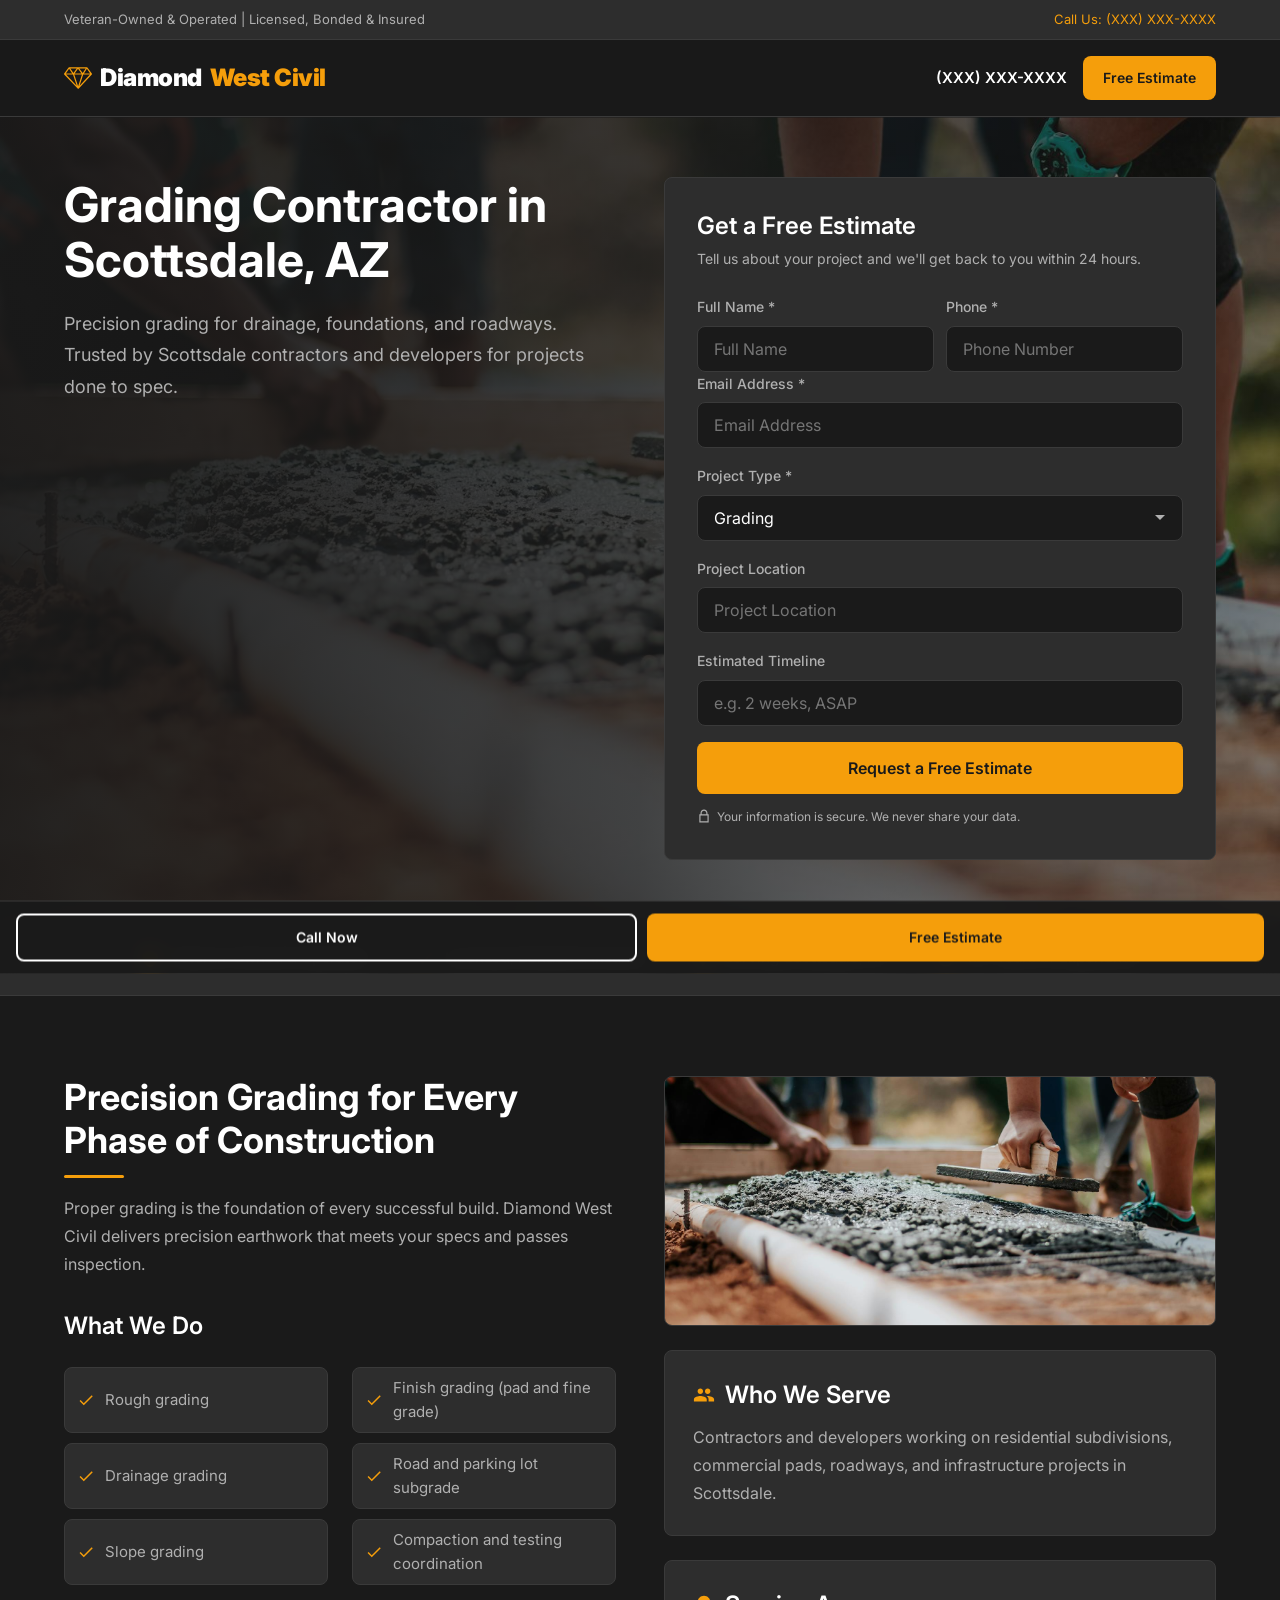
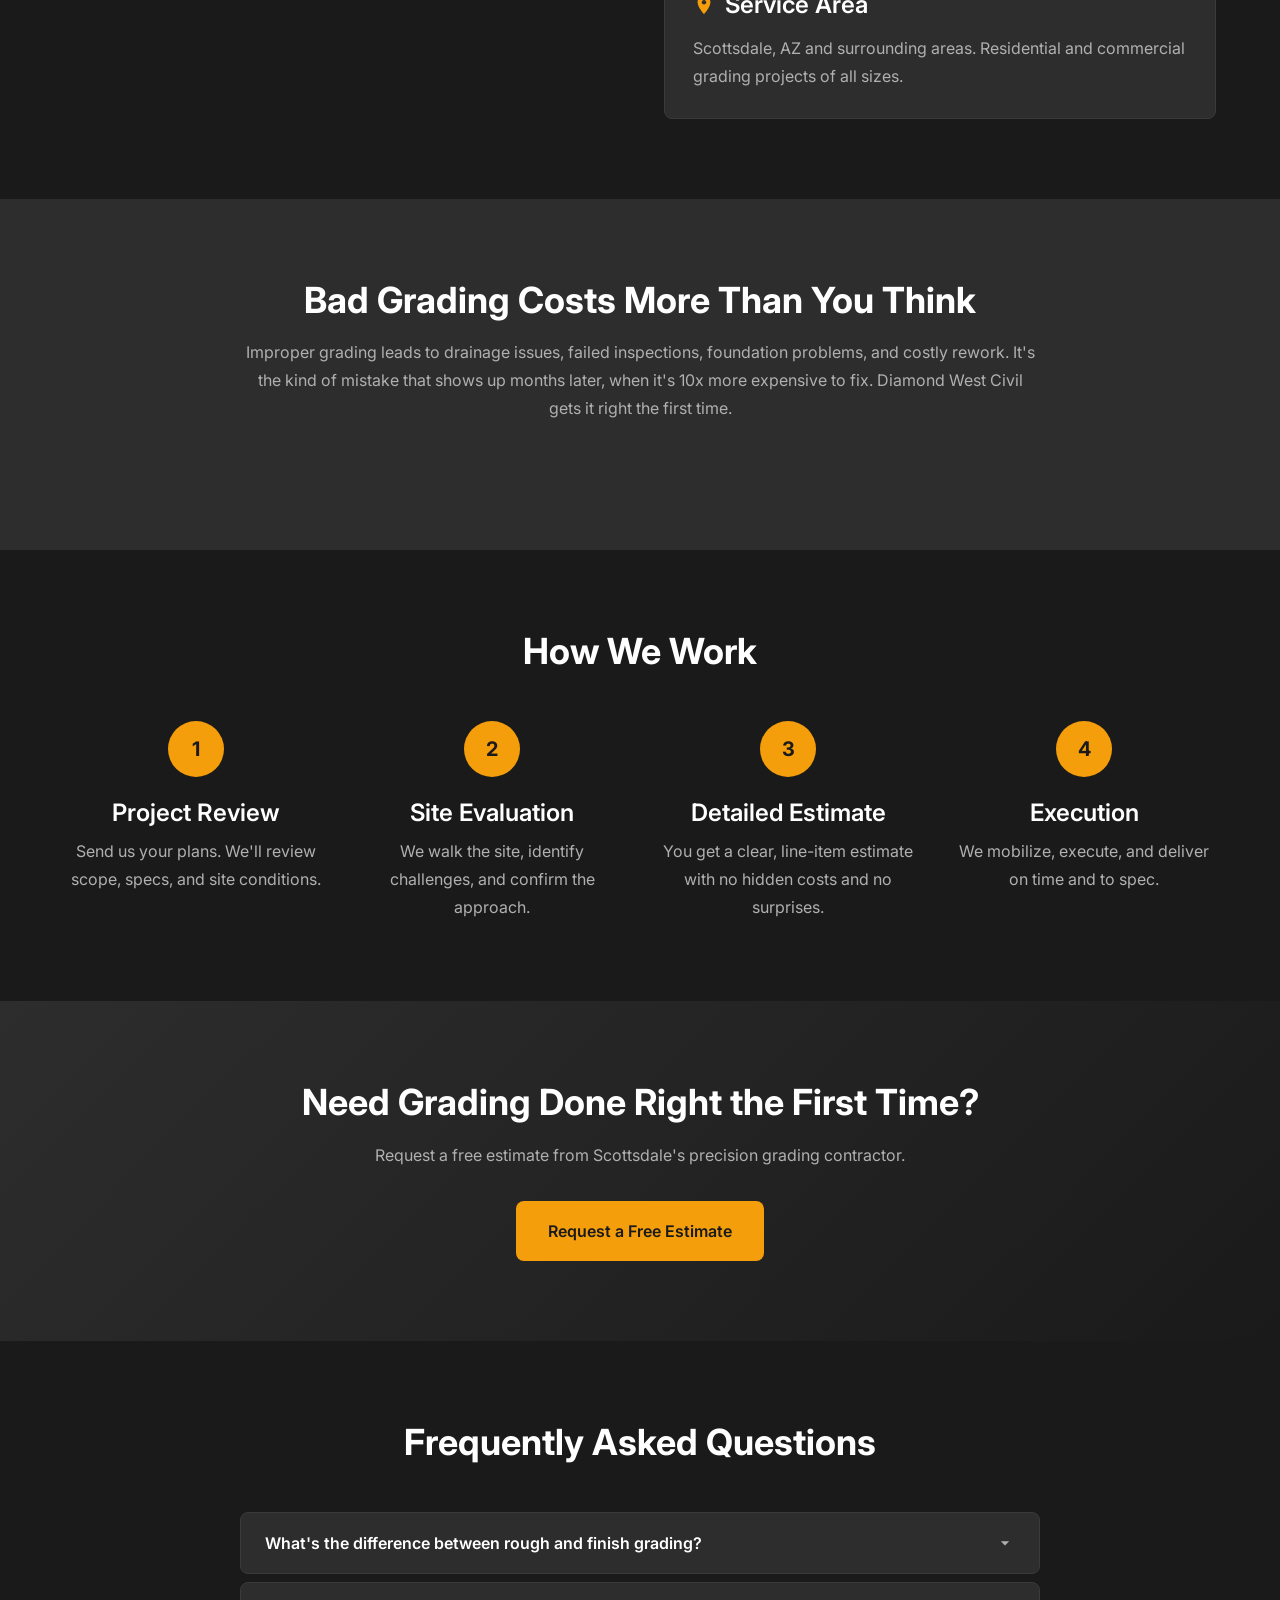
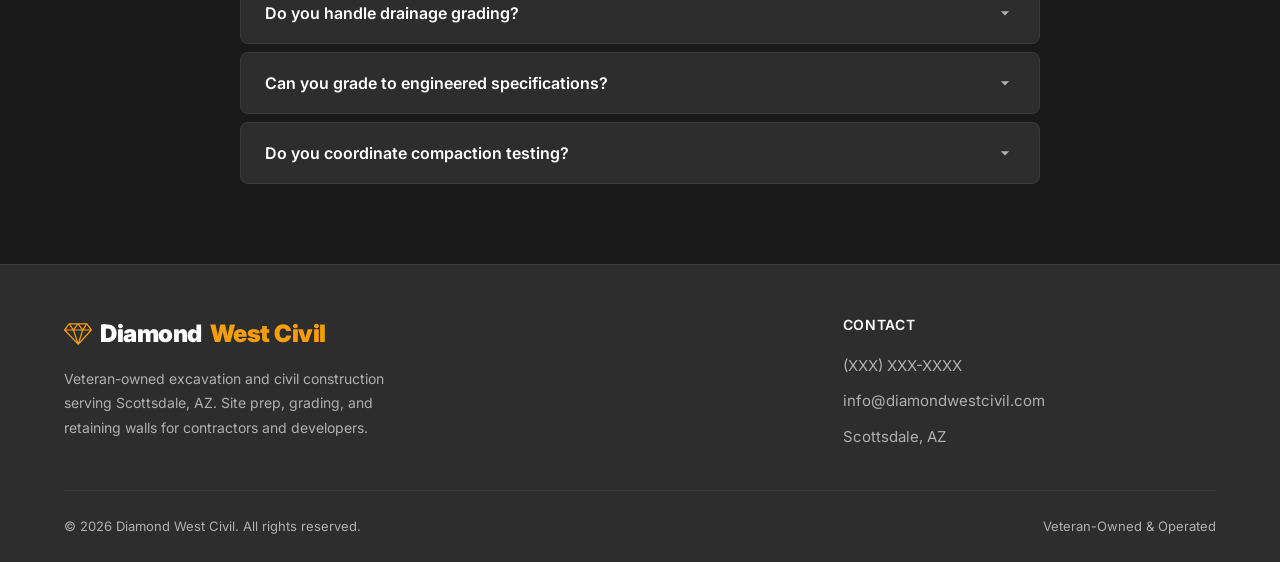
==== grading.html @ 459e1207 "Initial commit — Diamond West Civil website Co-Authored-By: Claude Opus 4.6 (1M context) <noreply@an" ====
<!DOCTYPE html>
<html lang="en">
<head>
  <meta charset="UTF-8">
  <meta name="viewport" content="width=device-width, initial-scale=1.0">
  <title>Grading Contractor in Scottsdale, AZ | Diamond West Civil</title>
  <meta name="description" content="Precision grading for drainage, foundations, and roadways in Scottsdale. Trusted by contractors and developers. Veteran-owned. Request a free estimate.">
  <meta name="robots" content="noindex, follow">

  <!-- Open Graph -->
  <meta property="og:title" content="Grading Contractor in Scottsdale, AZ | Diamond West Civil">
  <meta property="og:description" content="Precision grading for contractors and developers. Veteran-owned. Request a free estimate.">
  <meta property="og:type" content="website">

  <!-- Preload -->
  <link rel="preload" href="css/styles.css" as="style">
  <link rel="preload" href="https://fonts.googleapis.com/css2?family=Inter:wght@400;500;600;700&display=swap" as="style">

  <!-- Styles -->
  <link rel="stylesheet" href="css/styles.css">
  <link rel="stylesheet" href="https://fonts.googleapis.com/css2?family=Inter:wght@400;500;600;700&display=swap">

  <!-- Google Tag Manager (placeholder) -->
  <!-- <script>(function(w,d,s,l,i){...})(window,document,'script','dataLayer','GTM-XXXXXX');</script> -->
</head>
<body>

  <!-- Top Bar -->
  <div class="topbar">
    <div class="container flex flex--between">
      <span>Veteran-Owned & Operated | Licensed, Bonded & Insured</span>
      <a href="tel:+1XXXXXXXXXX">Call Us: (XXX) XXX-XXXX</a>
    </div>
  </div>

  <!-- Header (Landing - no nav) -->
  <header class="header header--landing">
    <div class="container">
      <a href="/" class="logo">
        <svg xmlns="http://www.w3.org/2000/svg" viewBox="0 0 122.88 95.01"><path d="M.67,28.18,20.32,1.12A2.7,2.7,0,0,1,22.51,0h77.8a2.74,2.74,0,0,1,2.34,1.33l19.5,26.79a2.69,2.69,0,0,1,.73,1.84,2.74,2.74,0,0,1-.73,1.86h0L64.05,94.15a2.71,2.71,0,0,1-3.83.14l-.16-.17L.75,31.84a2.87,2.87,0,0,1-.31-.4l0,0h0a2.71,2.71,0,0,1,.26-3.22Zm44.38,4.49L62,83.55,78.63,32.67Zm39.27,0L68.37,81.59,114,32.67ZM55.74,81.74,39.36,32.67H9L55.74,81.74ZM27.66,5.42,41.38,25.31,56.05,5.42Zm39.24,0L82.19,25.31,95.3,5.42Zm33.52,2-13,19.8h27.47L100.42,7.45ZM76.87,27.25,61.46,7.2,46.66,27.25Zm-40.72,0L22.46,7.39,8,27.25Z"/></svg>
        Diamond <span class="text-accent">West Civil</span>
      </a>
      <div class="header-cta">
        <a href="tel:+1XXXXXXXXXX" class="header-phone">(XXX) XXX-XXXX</a>
        <a href="#estimate" class="btn btn--primary btn--small">Free Estimate</a>
      </div>
    </div>
  </header>

  <!-- Hero with Form -->
  <section class="hero hero--landing hero--grading">
    <div class="container">
      <div class="hero__content">
        <h1>Grading Contractor in Scottsdale, AZ</h1>
        <p>Precision grading for drainage, foundations, and roadways. Trusted by Scottsdale contractors and developers for projects done to spec.</p>
      </div>
      <div class="hero__form" id="estimate">
        <div class="form-card">
          <h3>Get a Free Estimate</h3>
          <p>Tell us about your project and we'll get back to you within 24 hours.</p>
          <form class="lead-form" action="https://formspree.io/f/YOUR_FORM_ID" method="POST">
            <input type="text" name="_gotcha" style="display:none">
            <input type="hidden" name="_next" value="/thank-you.html">
            <input type="hidden" name="_subject" value="New Lead: Grading">
            <div class="form-row">
              <div class="form-group">
                <label for="name">Full Name *</label>
                <input type="text" id="name" name="name" placeholder="Full Name" required>
                <span class="error-message"></span>
              </div>
              <div class="form-group">
                <label for="phone">Phone *</label>
                <input type="tel" id="phone" name="phone" placeholder="Phone Number" required>
                <span class="error-message"></span>
              </div>
            </div>
            <div class="form-group">
              <label for="email">Email Address *</label>
              <input type="email" id="email" name="email" placeholder="Email Address" required>
              <span class="error-message"></span>
            </div>
            <div class="form-group">
              <label for="project_type">Project Type *</label>
              <select id="project_type" name="project_type" required>
                <option value="">Select a service</option>
                <option value="Site Prep">Site Preparation</option>
                <option value="Grading" selected>Grading</option>
                <option value="Retaining Wall">Retaining Wall</option>
                <option value="Other">Other</option>
              </select>
              <span class="error-message"></span>
            </div>
            <div class="form-group form-group--optional">
              <label for="location">Project Location</label>
              <input type="text" id="location" name="location" placeholder="Project Location">
            </div>
            <div class="form-group form-group--optional">
              <label for="timeline">Estimated Timeline</label>
              <input type="text" id="timeline" name="timeline" placeholder="e.g. 2 weeks, ASAP">
            </div>
            <button type="submit" class="btn btn--primary btn--full">Request a Free Estimate</button>
            <p class="form-privacy">
              <svg xmlns="http://www.w3.org/2000/svg" viewBox="0 0 24 24"><path d="M12 1C8.676 1 6 3.676 6 7v2H4v14h16V9h-2V7c0-3.324-2.676-6-6-6zm0 2c2.276 0 4 1.724 4 4v2H8V7c0-2.276 1.724-4 4-4zm-6 8h12v10H6V11z"/></svg>
              Your information is secure. We never share your data.
            </p>
          </form>
        </div>
      </div>
    </div>
  </section>

  <!-- Trust Bar -->
  <div class="trust-bar">
    <div class="container">
      <div class="trust-item">
        <svg xmlns="http://www.w3.org/2000/svg" viewBox="0 0 24 24"><path d="M12 1L3 5v6c0 5.55 3.84 10.74 9 12 5.16-1.26 9-6.45 9-12V5l-9-4z"/></svg>
        Veteran-Owned & Operated
      </div>
      <div class="trust-item">
        <svg xmlns="http://www.w3.org/2000/svg" viewBox="0 0 24 24"><path d="M9 16.17L4.83 12l-1.42 1.41L9 19 21 7l-1.41-1.41L9 16.17z"/></svg>
        Licensed, Bonded & Insured
      </div>
      <div class="trust-item">
        <svg xmlns="http://www.w3.org/2000/svg" viewBox="0 0 24 24"><path d="M12 2C8.13 2 5 5.13 5 9c0 5.25 7 13 7 13s7-7.75 7-13c0-3.87-3.13-7-7-7zm0 9.5c-1.38 0-2.5-1.12-2.5-2.5S10.62 6.5 12 6.5s2.5 1.12 2.5 2.5S13.38 11.5 12 11.5z"/></svg>
        Serving Scottsdale, AZ
      </div>
      <div class="trust-item">
        <svg xmlns="http://www.w3.org/2000/svg" viewBox="0 0 24 24"><path d="M11.99 2C6.47 2 2 6.48 2 12s4.47 10 9.99 10C17.52 22 22 17.52 22 12S17.52 2 11.99 2zM12 20c-4.42 0-8-3.58-8-8s3.58-8 8-8 8 3.58 8 8-3.58 8-8 8zm.5-13H11v6l5.25 3.15.75-1.23-4.5-2.67V7z"/></svg>
        10+ Years of Experience
      </div>
    </div>
  </div>

  <!-- Service Detail -->
  <section class="section">
    <div class="container">
      <div class="service-detail">
        <div class="service-detail__info">
          <h2>Precision Grading for Every Phase of Construction</h2>
          <p>Proper grading is the foundation of every successful build. Diamond West Civil delivers precision earthwork that meets your specs and passes inspection.</p>
          <h3>What We Do</h3>
          <ul class="service-list">
            <li>
              <svg xmlns="http://www.w3.org/2000/svg" viewBox="0 0 24 24"><path d="M9 16.17L4.83 12l-1.42 1.41L9 19 21 7l-1.41-1.41L9 16.17z"/></svg>
              Rough grading
            </li>
            <li>
              <svg xmlns="http://www.w3.org/2000/svg" viewBox="0 0 24 24"><path d="M9 16.17L4.83 12l-1.42 1.41L9 19 21 7l-1.41-1.41L9 16.17z"/></svg>
              Finish grading (pad and fine grade)
            </li>
            <li>
              <svg xmlns="http://www.w3.org/2000/svg" viewBox="0 0 24 24"><path d="M9 16.17L4.83 12l-1.42 1.41L9 19 21 7l-1.41-1.41L9 16.17z"/></svg>
              Drainage grading
            </li>
            <li>
              <svg xmlns="http://www.w3.org/2000/svg" viewBox="0 0 24 24"><path d="M9 16.17L4.83 12l-1.42 1.41L9 19 21 7l-1.41-1.41L9 16.17z"/></svg>
              Road and parking lot subgrade
            </li>
            <li>
              <svg xmlns="http://www.w3.org/2000/svg" viewBox="0 0 24 24"><path d="M9 16.17L4.83 12l-1.42 1.41L9 19 21 7l-1.41-1.41L9 16.17z"/></svg>
              Slope grading
            </li>
            <li>
              <svg xmlns="http://www.w3.org/2000/svg" viewBox="0 0 24 24"><path d="M9 16.17L4.83 12l-1.42 1.41L9 19 21 7l-1.41-1.41L9 16.17z"/></svg>
              Compaction and testing coordination
            </li>
          </ul>
        </div>
        <div class="service-detail__sidebar">
          <img src="assets/images/hero-grading.jpg" alt="Grading project in Scottsdale" class="service-detail__image" width="600" height="250" loading="lazy">
          <div class="service-detail__card">
            <h3>
              <svg xmlns="http://www.w3.org/2000/svg" viewBox="0 0 24 24"><path d="M16 11c1.66 0 2.99-1.34 2.99-3S17.66 5 16 5c-1.66 0-3 1.34-3 3s1.34 3 3 3zm-8 0c1.66 0 2.99-1.34 2.99-3S9.66 5 8 5C6.34 5 5 6.34 5 8s1.34 3 3 3zm0 2c-2.33 0-7 1.17-7 3.5V19h14v-2.5c0-2.33-4.67-3.5-7-3.5zm8 0c-.29 0-.62.02-.97.05 1.16.84 1.97 1.97 1.97 3.45V19h6v-2.5c0-2.33-4.67-3.5-7-3.5z"/></svg>
              Who We Serve
            </h3>
            <p>Contractors and developers working on residential subdivisions, commercial pads, roadways, and infrastructure projects in Scottsdale.</p>
          </div>
          <div class="service-detail__card">
            <h3>
              <svg xmlns="http://www.w3.org/2000/svg" viewBox="0 0 24 24"><path d="M12 2C8.13 2 5 5.13 5 9c0 5.25 7 13 7 13s7-7.75 7-13c0-3.87-3.13-7-7-7zm0 9.5c-1.38 0-2.5-1.12-2.5-2.5S10.62 6.5 12 6.5s2.5 1.12 2.5 2.5S13.38 11.5 12 11.5z"/></svg>
              Service Area
            </h3>
            <p>Scottsdale, AZ and surrounding areas. Residential and commercial grading projects of all sizes.</p>
          </div>
        </div>
      </div>
    </div>
  </section>

  <!-- Problem -->
  <section class="section section--alt">
    <div class="container">
      <div class="section-header text-center" style="max-width: 800px;">
        <h2>Bad Grading Costs More Than You Think</h2>
        <p>Improper grading leads to drainage issues, failed inspections, foundation problems, and costly rework. It's the kind of mistake that shows up months later, when it's 10x more expensive to fix. Diamond West Civil gets it right the first time.</p>
      </div>
    </div>
  </section>

  <!-- Process -->
  <section class="section">
    <div class="container">
      <div class="section-header text-center">
        <h2>How We Work</h2>
      </div>
      <div class="steps">
        <div class="step">
          <div class="step__number">1</div>
          <h3>Project Review</h3>
          <p>Send us your plans. We'll review scope, specs, and site conditions.</p>
        </div>
        <div class="step">
          <div class="step__number">2</div>
          <h3>Site Evaluation</h3>
          <p>We walk the site, identify challenges, and confirm the approach.</p>
        </div>
        <div class="step">
          <div class="step__number">3</div>
          <h3>Detailed Estimate</h3>
          <p>You get a clear, line-item estimate with no hidden costs and no surprises.</p>
        </div>
        <div class="step">
          <div class="step__number">4</div>
          <h3>Execution</h3>
          <p>We mobilize, execute, and deliver on time and to spec.</p>
        </div>
      </div>
    </div>
  </section>

  <!-- CTA -->
  <section class="cta-section">
    <div class="container">
      <h2>Need Grading Done Right the First Time?</h2>
      <p>Request a free estimate from Scottsdale's precision grading contractor.</p>
      <a href="#estimate" class="btn btn--primary">Request a Free Estimate</a>
    </div>
  </section>

  <!-- FAQ -->
  <section class="section">
    <div class="container">
      <div class="section-header text-center">
        <h2>Frequently Asked Questions</h2>
      </div>
      <div class="faq-list">
        <div class="faq-item">
          <button class="faq-question" aria-expanded="false">
            What's the difference between rough and finish grading?
            <svg xmlns="http://www.w3.org/2000/svg" viewBox="0 0 24 24"><path d="M7 10l5 5 5-5H7z"/></svg>
          </button>
          <div class="faq-answer">
            <p>Rough grading shapes the overall terrain and drainage. Finish grading is the final, precise layer that prepares the surface for foundations, paving, or landscaping.</p>
          </div>
        </div>
        <div class="faq-item">
          <button class="faq-question" aria-expanded="false">
            Do you handle drainage grading?
            <svg xmlns="http://www.w3.org/2000/svg" viewBox="0 0 24 24"><path d="M7 10l5 5 5-5H7z"/></svg>
          </button>
          <div class="faq-answer">
            <p>Yes. Proper drainage is critical in the Scottsdale desert environment. We grade to your drainage plans to prevent water issues.</p>
          </div>
        </div>
        <div class="faq-item">
          <button class="faq-question" aria-expanded="false">
            Can you grade to engineered specifications?
            <svg xmlns="http://www.w3.org/2000/svg" viewBox="0 0 24 24"><path d="M7 10l5 5 5-5H7z"/></svg>
          </button>
          <div class="faq-answer">
            <p>Yes. We work from civil engineering plans and grade to exact elevations and tolerances required.</p>
          </div>
        </div>
        <div class="faq-item">
          <button class="faq-question" aria-expanded="false">
            Do you coordinate compaction testing?
            <svg xmlns="http://www.w3.org/2000/svg" viewBox="0 0 24 24"><path d="M7 10l5 5 5-5H7z"/></svg>
          </button>
          <div class="faq-answer">
            <p>We coordinate with third-party testing firms to ensure all compaction meets project specifications.</p>
          </div>
        </div>
      </div>
    </div>
  </section>

  <!-- Mobile Sticky CTA -->
  <div class="mobile-cta">
    <a href="tel:+1XXXXXXXXXX" class="btn btn--secondary btn--small">Call Now</a>
    <a href="#estimate" class="btn btn--primary btn--small">Free Estimate</a>
  </div>

  <!-- Footer -->
  <footer class="footer">
    <div class="container">
      <div class="footer__top">
        <div class="footer__brand">
          <div class="logo">
            <svg xmlns="http://www.w3.org/2000/svg" viewBox="0 0 122.88 95.01"><path d="M.67,28.18,20.32,1.12A2.7,2.7,0,0,1,22.51,0h77.8a2.74,2.74,0,0,1,2.34,1.33l19.5,26.79a2.69,2.69,0,0,1,.73,1.84,2.74,2.74,0,0,1-.73,1.86h0L64.05,94.15a2.71,2.71,0,0,1-3.83.14l-.16-.17L.75,31.84a2.87,2.87,0,0,1-.31-.4l0,0h0a2.71,2.71,0,0,1,.26-3.22Zm44.38,4.49L62,83.55,78.63,32.67Zm39.27,0L68.37,81.59,114,32.67ZM55.74,81.74,39.36,32.67H9L55.74,81.74ZM27.66,5.42,41.38,25.31,56.05,5.42Zm39.24,0L82.19,25.31,95.3,5.42Zm33.52,2-13,19.8h27.47L100.42,7.45ZM76.87,27.25,61.46,7.2,46.66,27.25Zm-40.72,0L22.46,7.39,8,27.25Z"/></svg>
        Diamond <span class="text-accent">West Civil</span>
          </div>
          <p>Veteran-owned excavation and civil construction serving Scottsdale, AZ. Site prep, grading, and retaining walls for contractors and developers.</p>
        </div>
        <div class="footer__contact">
          <h4>Contact</h4>
          <a href="tel:+1XXXXXXXXXX">(XXX) XXX-XXXX</a>
          <a href="mailto:info@diamondwestcivil.com">info@diamondwestcivil.com</a>
          <span style="color: var(--color-text-secondary); font-size: 0.9375rem;">Scottsdale, AZ</span>
        </div>
      </div>
      <div class="footer__bottom">
        <span>&copy; 2026 Diamond West Civil. All rights reserved.</span>
        <span>Veteran-Owned & Operated</span>
      </div>
    </div>
  </footer>

  <script src="js/main.js"></script>
</body>
</html>
---- css/styles.css ----
/* ============================================
   Diamond West Civil — Global Styles
   ============================================ */

/* --- Reset --- */
*, *::before, *::after {
  margin: 0;
  padding: 0;
  box-sizing: border-box;
}

html {
  scroll-behavior: smooth;
  -webkit-text-size-adjust: 100%;
}

body {
  font-family: 'Inter', -apple-system, BlinkMacSystemFont, 'Segoe UI', Roboto, sans-serif;
  font-size: 16px;
  line-height: 1.75;
  color: var(--color-text-primary);
  background-color: var(--color-bg-primary);
  -webkit-font-smoothing: antialiased;
  -moz-osx-font-smoothing: grayscale;
}

img, video {
  max-width: 100%;
  height: auto;
  display: block;
}

a {
  color: var(--color-accent);
  text-decoration: none;
  transition: color 0.2s ease;
}

a:hover {
  color: var(--color-accent-hover);
}

a.logo:hover {
  color: var(--color-text-primary);
}

a.logo:hover .text-accent {
  color: var(--color-accent);
}

ul, ol {
  list-style: none;
}

button, input, select, textarea {
  font-family: inherit;
  font-size: inherit;
}

/* --- CSS Variables --- */
:root {
  --color-bg-primary: #1A1A1A;
  --color-bg-secondary: #2D2D2D;
  --color-bg-tertiary: #3A3A3A;
  --color-text-primary: #FFFFFF;
  --color-text-secondary: #B0B0B0;
  --color-accent: #F59E0B;
  --color-accent-hover: #F97316;
  --color-success: #22C55E;
  --color-error: #EF4444;

  --font-h1: 700 3rem/1.15 'Inter', sans-serif;
  --font-h2: 700 2.25rem/1.2 'Inter', sans-serif;
  --font-h3: 600 1.5rem/1.35 'Inter', sans-serif;
  --font-body: 400 1rem/1.75 'Inter', sans-serif;
  --font-small: 400 0.875rem/1.45 'Inter', sans-serif;

  --container-max: 1200px;
  --section-padding: 80px 0;
  --gap: 32px;
  --radius: 8px;
  --transition: 0.2s ease;
}

/* --- Typography --- */
h1 { font: var(--font-h1); }
h2 { font: var(--font-h2); }
h3 { font: var(--font-h3); }
p { font: var(--font-body); color: var(--color-text-secondary); }

h1, h2, h3 {
  color: var(--color-text-primary);
}

.text-accent { color: var(--color-accent); }

/* --- Layout --- */
.container {
  width: 100%;
  max-width: var(--container-max);
  margin: 0 auto;
  padding: 0 24px;
}

.section {
  padding: var(--section-padding);
}

.section--alt {
  background-color: var(--color-bg-secondary);
}

.grid {
  display: grid;
  gap: var(--gap);
}

.grid--2 { grid-template-columns: repeat(2, 1fr); }
.grid--3 { grid-template-columns: repeat(3, 1fr); }
.grid--4 { grid-template-columns: repeat(4, 1fr); }

.flex {
  display: flex;
  align-items: center;
}

.flex--between {
  justify-content: space-between;
}

.flex--center {
  justify-content: center;
}

.flex--col {
  flex-direction: column;
}

.text-center { text-align: center; }

/* --- Section Header --- */
.section-header {
  max-width: 700px;
  margin-bottom: 48px;
}

.section-header.text-center {
  margin-left: auto;
  margin-right: auto;
}

.section-header p {
  margin-top: 16px;
}

/* --- Buttons --- */
.btn {
  display: inline-flex;
  align-items: center;
  justify-content: center;
  gap: 8px;
  padding: 16px 32px;
  font-weight: 600;
  font-size: 1rem;
  border: none;
  border-radius: var(--radius);
  cursor: pointer;
  transition: all var(--transition);
  text-decoration: none;
  white-space: nowrap;
}

.btn--primary {
  background-color: var(--color-accent);
  color: var(--color-bg-primary);
}

.btn--primary:hover {
  background-color: var(--color-accent-hover);
  color: var(--color-bg-primary);
  transform: translateY(-2px);
  box-shadow: 0 4px 16px rgba(245, 158, 11, 0.3);
}

.btn--secondary {
  background-color: transparent;
  color: var(--color-text-primary);
  border: 2px solid var(--color-text-primary);
}

.btn--secondary:hover {
  background-color: var(--color-text-primary);
  color: var(--color-bg-primary);
}

.btn--small {
  padding: 10px 20px;
  font-size: 0.875rem;
}

.btn--full {
  width: 100%;
}

/* --- Top Bar --- */
.topbar {
  background-color: var(--color-bg-secondary);
  padding: 8px 0;
  font-size: 0.8125rem;
  color: var(--color-text-secondary);
  border-bottom: 1px solid var(--color-bg-tertiary);
}

.topbar a {
  color: var(--color-accent);
}

/* --- Header / Navbar --- */
.header {
  position: sticky;
  top: 0;
  z-index: 100;
  background-color: rgba(26, 26, 26, 0.95);
  backdrop-filter: blur(10px);
  border-bottom: 1px solid var(--color-bg-tertiary);
}

.header .container {
  display: flex;
  align-items: center;
  justify-content: space-between;
  padding-top: 16px;
  padding-bottom: 16px;
}

.logo {
  font-size: 1.5rem;
  font-weight: 900;
  color: var(--color-text-primary);
  display: flex;
  align-items: center;
  gap: 8px;
  text-decoration: none;
  letter-spacing: -0.02em;
}

.logo svg {
  width: 28px;
  height: 28px;
  fill: var(--color-accent);
  flex-shrink: 0;
}

.logo .text-accent {
  color: var(--color-accent);
}

.nav {
  display: flex;
  align-items: center;
  gap: 32px;
}

.nav a {
  color: var(--color-text-secondary);
  font-size: 0.9375rem;
  font-weight: 500;
  transition: color var(--transition);
}

.nav a:hover,
.nav a.active {
  color: var(--color-accent);
}

.header-cta {
  display: flex;
  align-items: center;
  gap: 16px;
}

.header-phone {
  color: var(--color-text-primary);
  font-weight: 600;
  font-size: 0.9375rem;
}

/* Mobile menu toggle */
.menu-toggle {
  display: none;
  background: none;
  border: none;
  cursor: pointer;
  padding: 8px;
}

.menu-toggle span {
  display: block;
  width: 24px;
  height: 2px;
  background-color: var(--color-text-primary);
  margin: 6px 0;
  transition: all 0.3s ease;
}

/* --- Hero --- */
.hero {
  padding: 80px 0;
  position: relative;
  overflow: hidden;
  background-size: cover;
  background-position: center;
  background-repeat: no-repeat;
}

.hero::before {
  content: '';
  position: absolute;
  inset: 0;
  background: linear-gradient(90deg, rgba(26,26,26,0.95) 0%, rgba(26,26,26,0.8) 50%, rgba(26,26,26,0.4) 100%);
  z-index: 1;
}

.hero .container {
  position: relative;
  z-index: 2;
  display: grid;
  grid-template-columns: 1fr 1fr;
  gap: 48px;
  align-items: start;
}

.hero--home {
  background-image: url('../assets/images/hero-excavation.jpg');
}

.hero--site-prep {
  background-image: url('../assets/images/hero-construction.jpg');
}

.hero--grading {
  background-image: url('../assets/images/hero-grading.jpg');
}

.hero--retaining-walls {
  background-image: url('../assets/images/retaining-wall.jpg');
}

.hero__content {
  padding-top: 0;
}

.hero__content h1 {
  margin-bottom: 20px;
}

.hero__content p {
  font-size: 1.125rem;
  margin-bottom: 32px;
  max-width: 540px;
}

.hero__actions {
  display: flex;
  gap: 16px;
  flex-wrap: wrap;
}

/* Landing page hero (form on right) */
.hero--landing {
  padding: 60px 0;
}

/* --- Trust Bar --- */
.trust-bar {
  padding: 24px 0;
  background-color: var(--color-bg-secondary);
  border-top: 1px solid var(--color-bg-tertiary);
  border-bottom: 1px solid var(--color-bg-tertiary);
}

.trust-bar .container {
  display: flex;
  justify-content: center;
  gap: 48px;
  flex-wrap: wrap;
}

.trust-item {
  display: flex;
  align-items: center;
  gap: 10px;
  font-size: 0.9375rem;
  font-weight: 500;
  color: var(--color-text-secondary);
}

.trust-item svg {
  width: 20px;
  height: 20px;
  fill: var(--color-accent);
  flex-shrink: 0;
}

/* --- Cards --- */
.card {
  background-color: var(--color-bg-secondary);
  border-radius: var(--radius);
  padding: 32px;
  border: 1px solid var(--color-bg-tertiary);
  transition: transform var(--transition), box-shadow var(--transition);
}

.card:hover {
  transform: translateY(-4px);
  box-shadow: 0 8px 24px rgba(0, 0, 0, 0.3);
}

.card__icon {
  width: 48px;
  height: 48px;
  margin-bottom: 20px;
  fill: var(--color-accent);
}

.card h3 {
  margin-bottom: 12px;
}

.card p {
  margin-bottom: 20px;
}

/* --- Service Detail Section --- */
.service-detail {
  display: grid;
  grid-template-columns: 1fr 1fr;
  gap: 48px;
  align-items: start;
}

.service-detail__info h2 {
  margin-bottom: 16px;
  position: relative;
  padding-bottom: 16px;
}

.service-detail__info h2::after {
  content: '';
  position: absolute;
  bottom: 0;
  left: 0;
  width: 60px;
  height: 3px;
  background-color: var(--color-accent);
  border-radius: 2px;
}

.service-detail__info > p {
  margin-bottom: 32px;
}

.service-detail__sidebar {
  display: flex;
  flex-direction: column;
  gap: 24px;
}

.service-detail__image {
  width: 100%;
  height: 250px;
  object-fit: cover;
  border-radius: var(--radius);
  border: 1px solid var(--color-bg-tertiary);
}

.service-detail__card {
  background-color: var(--color-bg-secondary);
  border: 1px solid var(--color-bg-tertiary);
  border-radius: var(--radius);
  padding: 28px;
}

.service-detail__card h3 {
  margin-bottom: 12px;
  display: flex;
  align-items: center;
  gap: 10px;
}

.service-detail__card h3 svg {
  width: 22px;
  height: 22px;
  fill: var(--color-accent);
}

/* --- Service Detail List --- */
.service-list {
  display: grid;
  grid-template-columns: 1fr 1fr;
  gap: 10px 24px;
  margin: 24px 0;
}

.service-list li {
  display: flex;
  align-items: center;
  gap: 10px;
  color: var(--color-text-secondary);
  line-height: 1.6;
  padding: 8px 12px;
  background-color: var(--color-bg-secondary);
  border-radius: var(--radius);
  border: 1px solid var(--color-bg-tertiary);
  font-size: 0.9375rem;
}

.service-list li svg {
  width: 18px;
  height: 18px;
  fill: var(--color-accent);
  flex-shrink: 0;
}

/* --- Process Steps --- */
.steps {
  display: grid;
  grid-template-columns: repeat(4, 1fr);
  gap: var(--gap);
  counter-reset: step;
}

.step {
  text-align: center;
  position: relative;
}

.step__number {
  display: inline-flex;
  align-items: center;
  justify-content: center;
  width: 56px;
  height: 56px;
  border-radius: 50%;
  background-color: var(--color-accent);
  color: var(--color-bg-primary);
  font-weight: 700;
  font-size: 1.25rem;
  margin-bottom: 20px;
}

.step h3 {
  margin-bottom: 8px;
}

/* --- CTA Section --- */
.cta-section {
  padding: var(--section-padding);
  background: linear-gradient(135deg, var(--color-bg-secondary) 0%, var(--color-bg-primary) 100%);
  text-align: center;
}

.cta-section h2 {
  margin-bottom: 16px;
}

.cta-section p {
  margin-bottom: 32px;
  max-width: 600px;
  margin-left: auto;
  margin-right: auto;
}

/* --- FAQ --- */
.faq-list {
  max-width: 800px;
  margin: 0 auto;
  display: grid;
  gap: 8px;
}

.faq-item {
  background-color: var(--color-bg-secondary);
  border: 1px solid var(--color-bg-tertiary);
  border-radius: var(--radius);
  overflow: hidden;
}

.faq-question {
  display: flex;
  align-items: center;
  justify-content: space-between;
  width: 100%;
  padding: 20px 24px;
  background: none;
  border: none;
  color: var(--color-text-primary);
  font-weight: 600;
  font-size: 1rem;
  text-align: left;
  cursor: pointer;
  transition: color var(--transition);
}

.faq-question:hover {
  color: var(--color-accent);
}

.faq-question svg {
  width: 20px;
  height: 20px;
  fill: var(--color-text-secondary);
  transition: transform 0.3s ease;
  flex-shrink: 0;
}

.faq-item.active .faq-question svg {
  transform: rotate(180deg);
}

.faq-answer {
  max-height: 0;
  overflow: hidden;
  transition: max-height 0.3s ease;
}

.faq-answer p {
  padding: 0 24px 20px;
}

/* --- Form --- */
.form-card {
  background-color: var(--color-bg-secondary);
  border: 1px solid var(--color-bg-tertiary);
  border-radius: var(--radius);
  padding: 32px;
}

.form-card h3 {
  margin-bottom: 4px;
}

.form-card > p {
  margin-bottom: 24px;
  font-size: 0.875rem;
}

.form-group {
  margin-bottom: 16px;
}

.form-group label {
  display: block;
  font-size: 0.875rem;
  font-weight: 500;
  color: var(--color-text-secondary);
  margin-bottom: 6px;
}

.form-group input,
.form-group select,
.form-group textarea {
  width: 100%;
  padding: 12px 16px;
  background-color: var(--color-bg-primary);
  border: 1px solid var(--color-bg-tertiary);
  border-radius: var(--radius);
  color: var(--color-text-primary);
  transition: border-color var(--transition);
}

.form-group input:focus,
.form-group select:focus,
.form-group textarea:focus {
  outline: none;
  border-color: var(--color-accent);
  box-shadow: 0 0 0 3px rgba(245, 158, 11, 0.1);
}

.form-group input.error,
.form-group select.error {
  border-color: var(--color-error);
}

.form-group .error-message {
  font-size: 0.8125rem;
  color: var(--color-error);
  margin-top: 4px;
  display: none;
}

.form-group input.error ~ .error-message,
.form-group select.error ~ .error-message {
  display: block;
}

.form-group textarea {
  resize: vertical;
  min-height: 80px;
}

.form-group select {
  appearance: none;
  background-image: url("data:image/svg+xml,%3Csvg xmlns='http://www.w3.org/2000/svg' width='12' height='12' viewBox='0 0 12 12'%3E%3Cpath fill='%23B0B0B0' d='M6 8L1 3h10z'/%3E%3C/svg%3E");
  background-repeat: no-repeat;
  background-position: right 16px center;
  padding-right: 40px;
}

.form-row {
  display: grid;
  grid-template-columns: 1fr 1fr;
  gap: 12px;
}

.form-row .form-group {
  margin-bottom: 0;
}

.form-privacy {
  font-size: 0.75rem;
  color: var(--color-text-secondary);
  margin-top: 12px;
  display: flex;
  align-items: center;
  gap: 6px;
}

.form-privacy svg {
  width: 14px;
  height: 14px;
  fill: var(--color-text-secondary);
  flex-shrink: 0;
}

/* --- Gallery --- */
.gallery-grid {
  display: grid;
  grid-template-columns: repeat(3, 1fr);
  gap: 16px;
}

.gallery-grid img {
  width: 100%;
  height: 250px;
  object-fit: cover;
  border-radius: var(--radius);
  border: 1px solid var(--color-bg-tertiary);
  transition: transform var(--transition), opacity var(--transition);
}

.gallery-grid img:hover {
  transform: scale(1.03);
  opacity: 0.9;
}

/* --- Footer --- */
.footer {
  padding: 48px 0 24px;
  background-color: var(--color-bg-secondary);
  border-top: 1px solid var(--color-bg-tertiary);
}

.footer__top {
  display: grid;
  grid-template-columns: 2fr 1fr 1fr;
  gap: var(--gap);
  margin-bottom: 40px;
}

/* When there's no services column (landing pages) */
.footer__top > :first-child:nth-last-child(2),
.footer__top > :first-child:nth-last-child(2) ~ * {
  /* Auto-adjust: if only 2 children, use 2-col layout */
}

.footer__top:has(> :nth-child(3)) {
  grid-template-columns: 2fr 1fr 1fr;
}

.footer__top:not(:has(> :nth-child(3))) {
  grid-template-columns: 2fr 1fr;
}

.footer__brand p {
  margin-top: 12px;
  font-size: 0.875rem;
  max-width: 320px;
}

.footer__links h4,
.footer__contact h4 {
  font-size: 0.875rem;
  font-weight: 600;
  color: var(--color-text-primary);
  text-transform: uppercase;
  letter-spacing: 0.05em;
  margin-bottom: 16px;
}

.footer__links a,
.footer__contact a {
  display: block;
  color: var(--color-text-secondary);
  font-size: 0.9375rem;
  margin-bottom: 8px;
}

.footer__links a:hover,
.footer__contact a:hover {
  color: var(--color-accent);
}

.footer__bottom {
  border-top: 1px solid var(--color-bg-tertiary);
  padding-top: 24px;
  display: flex;
  justify-content: space-between;
  align-items: center;
  font-size: 0.8125rem;
  color: var(--color-text-secondary);
}

/* --- Mobile Sticky CTA (hidden on desktop via min-width) --- */
@media (min-width: 769px) {
  .mobile-cta {
    display: none;
  }
}

.mobile-cta {
  position: fixed;
  bottom: 0;
  left: 0;
  right: 0;
  z-index: 90;
  padding: 12px 16px;
  background-color: rgba(26, 26, 26, 0.95);
  backdrop-filter: blur(10px);
  border-top: 1px solid var(--color-bg-tertiary);
  gap: 10px;
  display: flex;
  transform: translateY(100%);
  transition: transform 0.3s ease;
}

.mobile-cta.visible {
  transform: translateY(0);
}

.mobile-cta a {
  flex: 1;
  text-align: center;
}

/* --- Landing Page Footer --- */
.footer-landing {
  text-align: center;
  margin-bottom: 24px;
  padding-bottom: 24px;
  border-bottom: 1px solid var(--color-bg-tertiary);
}

.footer-landing .logo {
  justify-content: center;
  margin-bottom: 8px;
}

.footer-landing p {
  font-size: 0.875rem;
  margin-bottom: 12px;
}

.footer-landing__contact {
  display: flex;
  align-items: center;
  justify-content: center;
  gap: 12px;
  font-size: 0.9375rem;
}

.footer-landing__contact span {
  color: var(--color-bg-tertiary);
}

/* --- Landing Page Minimal Header --- */
.header--landing .nav,
.header--landing .menu-toggle {
  display: none;
}

/* --- Thank You Page --- */
.thankyou {
  min-height: 60vh;
  display: flex;
  align-items: center;
  justify-content: center;
  text-align: center;
  padding: 80px 0;
}

.thankyou__icon {
  width: 80px;
  height: 80px;
  fill: var(--color-success);
  margin: 0 auto 24px;
}

.thankyou h1 {
  margin-bottom: 16px;
}

.thankyou p {
  margin-bottom: 32px;
  max-width: 500px;
  margin-left: auto;
  margin-right: auto;
}

/* ============================================
   Responsive
   ============================================ */

@media (max-width: 1024px) {
  .grid--3 { grid-template-columns: repeat(2, 1fr); }
  .grid--4 { grid-template-columns: repeat(2, 1fr); }
  .steps { grid-template-columns: repeat(2, 1fr); }
  .footer__top { grid-template-columns: 1fr 1fr; }
}

@media (max-width: 768px) {
  :root {
    --font-h1: 700 2rem/1.2 'Inter', sans-serif;
    --font-h2: 700 1.625rem/1.25 'Inter', sans-serif;
    --font-h3: 600 1.25rem/1.35 'Inter', sans-serif;
    --section-padding: 48px 0;
  }

  /* Mobile nav */
  .nav {
    display: none;
    position: fixed;
    top: 0;
    left: 0;
    width: 100%;
    height: 100vh;
    background-color: var(--color-bg-primary);
    flex-direction: column;
    justify-content: center;
    gap: 24px;
    z-index: 200;
  }

  .nav.open {
    display: flex;
  }

  .nav a {
    font-size: 1.25rem;
  }

  .menu-toggle {
    display: block;
    z-index: 300;
  }

  .menu-toggle.open span:nth-child(1) {
    transform: rotate(45deg) translate(6px, 6px);
  }

  .menu-toggle.open span:nth-child(2) {
    opacity: 0;
  }

  .menu-toggle.open span:nth-child(3) {
    transform: rotate(-45deg) translate(6px, -6px);
  }

  /* Header mobile: show call button instead of phone text */
  .header-phone {
    display: none;
  }

  .header-cta .btn--primary {
    padding: 10px 16px;
    font-size: 0.8125rem;
  }

  /* Hero mobile: form first (above the fold), content below */
  .hero {
    padding: 40px 0;
  }

  .hero::before {
    background: linear-gradient(180deg, rgba(26,26,26,0.92) 0%, rgba(26,26,26,0.97) 100%);
  }

  .hero .container {
    grid-template-columns: 1fr;
    gap: 32px;
  }

  .hero__form {
    order: -1;
  }

  .hero__content {
    padding-top: 0;
    text-align: center;
  }

  .hero__content p {
    margin-left: auto;
    margin-right: auto;
  }

  .hero__actions {
    justify-content: center;
  }

  .form-card {
    padding: 20px 16px;
    border: none;
    background-color: rgba(45, 45, 45, 0.95);
  }

  .form-card h3 {
    font-size: 1.125rem;
    text-align: center;
  }

  .form-card > p {
    text-align: center;
    margin-bottom: 16px;
    font-size: 0.8125rem;
  }

  /* Hide labels on mobile, use placeholders */
  .form-group label {
    position: absolute;
    width: 1px;
    height: 1px;
    overflow: hidden;
    clip: rect(0,0,0,0);
  }

  .form-group {
    margin-bottom: 10px;
  }

  .form-group input,
  .form-group select,
  .form-group textarea {
    padding: 12px 14px;
    font-size: 0.9375rem;
  }

  /* 2-col row for name + phone */
  .form-row {
    display: grid;
    grid-template-columns: 1fr 1fr;
    gap: 10px;
  }

  .form-row .form-group {
    margin-bottom: 0;
  }

  /* Hide optional fields on mobile */
  .form-group--optional {
    display: none;
  }

  .form-privacy {
    font-size: 0.6875rem;
    justify-content: center;
    margin-top: 8px;
  }

  /* Topbar mobile */
  .topbar {
    padding: 6px 0;
    font-size: 0.75rem;
  }

  .topbar .container {
    flex-direction: column;
    text-align: center;
    gap: 2px;
  }

  /* Trust bar mobile: 2x2 grid */
  .trust-bar {
    padding: 16px 0;
  }

  .trust-bar .container {
    display: grid;
    grid-template-columns: 1fr 1fr;
    gap: 12px;
  }

  .trust-item {
    font-size: 0.8125rem;
    justify-content: center;
  }

  .trust-item svg {
    width: 16px;
    height: 16px;
  }

  /* Grids mobile */
  .grid--2,
  .grid--3 {
    grid-template-columns: 1fr;
  }

  .grid--4 {
    grid-template-columns: 1fr 1fr;
  }

  .steps {
    grid-template-columns: 1fr 1fr;
    gap: 20px;
  }

  .step__number {
    width: 44px;
    height: 44px;
    font-size: 1rem;
    margin-bottom: 12px;
  }

  /* Cards mobile */
  .card {
    padding: 24px 20px;
  }

  .card:hover {
    transform: none;
    box-shadow: none;
  }

  /* Service detail mobile */
  .service-detail {
    grid-template-columns: 1fr;
    gap: 32px;
  }

  .service-list {
    grid-template-columns: 1fr;
    gap: 8px;
  }

  .service-detail__image {
    height: 200px;
  }

  .service-detail__card {
    padding: 20px;
  }

  /* Gallery mobile */
  .gallery-grid {
    grid-template-columns: repeat(2, 1fr);
    gap: 8px;
  }

  .gallery-grid img {
    height: 160px;
  }

  /* CTA section mobile */
  .cta-section {
    padding: 48px 0;
  }

  /* FAQ mobile */
  .faq-question {
    padding: 16px 20px;
    font-size: 0.9375rem;
  }

  .faq-answer p {
    padding: 0 20px 16px;
    font-size: 0.9375rem;
  }

  /* Footer mobile */
  .footer {
    padding: 32px 0 20px;
  }

  .footer__top {
    grid-template-columns: 1fr;
    gap: 24px;
    margin-bottom: 24px;
  }

  .footer__bottom {
    flex-direction: column;
    gap: 8px;
    text-align: center;
  }

  /* Add bottom padding so content isn't hidden behind sticky bar */
  .footer {
    padding-bottom: 80px;
  }

  /* Thank you mobile */
  .thankyou {
    padding: 48px 0;
    min-height: 50vh;
  }

  .thankyou__icon {
    width: 60px;
    height: 60px;
  }

  /* Section header mobile */
  .section-header {
    margin-bottom: 32px;
  }
}

@media (max-width: 480px) {
  :root {
    --font-h1: 700 1.625rem/1.25 'Inter', sans-serif;
    --font-h2: 700 1.375rem/1.3 'Inter', sans-serif;
  }

  .hero__actions {
    flex-direction: column;
    align-items: stretch;
  }

  .steps {
    grid-template-columns: 1fr;
  }

  .grid--4 {
    grid-template-columns: 1fr;
  }

  .gallery-grid {
    grid-template-columns: 1fr;
  }

  .gallery-grid img {
    height: 200px;
  }

  .trust-bar .container {
    grid-template-columns: 1fr;
    gap: 8px;
  }

  .container {
    padding: 0 16px;
  }
}
---- css/styles.css ----
/* ============================================
   Diamond West Civil — Global Styles
   ============================================ */

/* --- Reset --- */
*, *::before, *::after {
  margin: 0;
  padding: 0;
  box-sizing: border-box;
}

html {
  scroll-behavior: smooth;
  -webkit-text-size-adjust: 100%;
}

body {
  font-family: 'Inter', -apple-system, BlinkMacSystemFont, 'Segoe UI', Roboto, sans-serif;
  font-size: 16px;
  line-height: 1.75;
  color: var(--color-text-primary);
  background-color: var(--color-bg-primary);
  -webkit-font-smoothing: antialiased;
  -moz-osx-font-smoothing: grayscale;
}

img, video {
  max-width: 100%;
  height: auto;
  display: block;
}

a {
  color: var(--color-accent);
  text-decoration: none;
  transition: color 0.2s ease;
}

a:hover {
  color: var(--color-accent-hover);
}

a.logo:hover {
  color: var(--color-text-primary);
}

a.logo:hover .text-accent {
  color: var(--color-accent);
}

ul, ol {
  list-style: none;
}

button, input, select, textarea {
  font-family: inherit;
  font-size: inherit;
}

/* --- CSS Variables --- */
:root {
  --color-bg-primary: #1A1A1A;
  --color-bg-secondary: #2D2D2D;
  --color-bg-tertiary: #3A3A3A;
  --color-text-primary: #FFFFFF;
  --color-text-secondary: #B0B0B0;
  --color-accent: #F59E0B;
  --color-accent-hover: #F97316;
  --color-success: #22C55E;
  --color-error: #EF4444;

  --font-h1: 700 3rem/1.15 'Inter', sans-serif;
  --font-h2: 700 2.25rem/1.2 'Inter', sans-serif;
  --font-h3: 600 1.5rem/1.35 'Inter', sans-serif;
  --font-body: 400 1rem/1.75 'Inter', sans-serif;
  --font-small: 400 0.875rem/1.45 'Inter', sans-serif;

  --container-max: 1200px;
  --section-padding: 80px 0;
  --gap: 32px;
  --radius: 8px;
  --transition: 0.2s ease;
}

/* --- Typography --- */
h1 { font: var(--font-h1); }
h2 { font: var(--font-h2); }
h3 { font: var(--font-h3); }
p { font: var(--font-body); color: var(--color-text-secondary); }

h1, h2, h3 {
  color: var(--color-text-primary);
}

.text-accent { color: var(--color-accent); }

/* --- Layout --- */
.container {
  width: 100%;
  max-width: var(--container-max);
  margin: 0 auto;
  padding: 0 24px;
}

.section {
  padding: var(--section-padding);
}

.section--alt {
  background-color: var(--color-bg-secondary);
}

.grid {
  display: grid;
  gap: var(--gap);
}

.grid--2 { grid-template-columns: repeat(2, 1fr); }
.grid--3 { grid-template-columns: repeat(3, 1fr); }
.grid--4 { grid-template-columns: repeat(4, 1fr); }

.flex {
  display: flex;
  align-items: center;
}

.flex--between {
  justify-content: space-between;
}

.flex--center {
  justify-content: center;
}

.flex--col {
  flex-direction: column;
}

.text-center { text-align: center; }

/* --- Section Header --- */
.section-header {
  max-width: 700px;
  margin-bottom: 48px;
}

.section-header.text-center {
  margin-left: auto;
  margin-right: auto;
}

.section-header p {
  margin-top: 16px;
}

/* --- Buttons --- */
.btn {
  display: inline-flex;
  align-items: center;
  justify-content: center;
  gap: 8px;
  padding: 16px 32px;
  font-weight: 600;
  font-size: 1rem;
  border: none;
  border-radius: var(--radius);
  cursor: pointer;
  transition: all var(--transition);
  text-decoration: none;
  white-space: nowrap;
}

.btn--primary {
  background-color: var(--color-accent);
  color: var(--color-bg-primary);
}

.btn--primary:hover {
  background-color: var(--color-accent-hover);
  color: var(--color-bg-primary);
  transform: translateY(-2px);
  box-shadow: 0 4px 16px rgba(245, 158, 11, 0.3);
}

.btn--secondary {
  background-color: transparent;
  color: var(--color-text-primary);
  border: 2px solid var(--color-text-primary);
}

.btn--secondary:hover {
  background-color: var(--color-text-primary);
  color: var(--color-bg-primary);
}

.btn--small {
  padding: 10px 20px;
  font-size: 0.875rem;
}

.btn--full {
  width: 100%;
}

/* --- Top Bar --- */
.topbar {
  background-color: var(--color-bg-secondary);
  padding: 8px 0;
  font-size: 0.8125rem;
  color: var(--color-text-secondary);
  border-bottom: 1px solid var(--color-bg-tertiary);
}

.topbar a {
  color: var(--color-accent);
}

/* --- Header / Navbar --- */
.header {
  position: sticky;
  top: 0;
  z-index: 100;
  background-color: rgba(26, 26, 26, 0.95);
  backdrop-filter: blur(10px);
  border-bottom: 1px solid var(--color-bg-tertiary);
}

.header .container {
  display: flex;
  align-items: center;
  justify-content: space-between;
  padding-top: 16px;
  padding-bottom: 16px;
}

.logo {
  font-size: 1.5rem;
  font-weight: 900;
  color: var(--color-text-primary);
  display: flex;
  align-items: center;
  gap: 8px;
  text-decoration: none;
  letter-spacing: -0.02em;
}

.logo svg {
  width: 28px;
  height: 28px;
  fill: var(--color-accent);
  flex-shrink: 0;
}

.logo .text-accent {
  color: var(--color-accent);
}

.nav {
  display: flex;
  align-items: center;
  gap: 32px;
}

.nav a {
  color: var(--color-text-secondary);
  font-size: 0.9375rem;
  font-weight: 500;
  transition: color var(--transition);
}

.nav a:hover,
.nav a.active {
  color: var(--color-accent);
}

.header-cta {
  display: flex;
  align-items: center;
  gap: 16px;
}

.header-phone {
  color: var(--color-text-primary);
  font-weight: 600;
  font-size: 0.9375rem;
}

/* Mobile menu toggle */
.menu-toggle {
  display: none;
  background: none;
  border: none;
  cursor: pointer;
  padding: 8px;
}

.menu-toggle span {
  display: block;
  width: 24px;
  height: 2px;
  background-color: var(--color-text-primary);
  margin: 6px 0;
  transition: all 0.3s ease;
}

/* --- Hero --- */
.hero {
  padding: 80px 0;
  position: relative;
  overflow: hidden;
  background-size: cover;
  background-position: center;
  background-repeat: no-repeat;
}

.hero::before {
  content: '';
  position: absolute;
  inset: 0;
  background: linear-gradient(90deg, rgba(26,26,26,0.95) 0%, rgba(26,26,26,0.8) 50%, rgba(26,26,26,0.4) 100%);
  z-index: 1;
}

.hero .container {
  position: relative;
  z-index: 2;
  display: grid;
  grid-template-columns: 1fr 1fr;
  gap: 48px;
  align-items: start;
}

.hero--home {
  background-image: url('../assets/images/hero-excavation.jpg');
}

.hero--site-prep {
  background-image: url('../assets/images/hero-construction.jpg');
}

.hero--grading {
  background-image: url('../assets/images/hero-grading.jpg');
}

.hero--retaining-walls {
  background-image: url('../assets/images/retaining-wall.jpg');
}

.hero__content {
  padding-top: 0;
}

.hero__content h1 {
  margin-bottom: 20px;
}

.hero__content p {
  font-size: 1.125rem;
  margin-bottom: 32px;
  max-width: 540px;
}

.hero__actions {
  display: flex;
  gap: 16px;
  flex-wrap: wrap;
}

/* Landing page hero (form on right) */
.hero--landing {
  padding: 60px 0;
}

/* --- Trust Bar --- */
.trust-bar {
  padding: 24px 0;
  background-color: var(--color-bg-secondary);
  border-top: 1px solid var(--color-bg-tertiary);
  border-bottom: 1px solid var(--color-bg-tertiary);
}

.trust-bar .container {
  display: flex;
  justify-content: center;
  gap: 48px;
  flex-wrap: wrap;
}

.trust-item {
  display: flex;
  align-items: center;
  gap: 10px;
  font-size: 0.9375rem;
  font-weight: 500;
  color: var(--color-text-secondary);
}

.trust-item svg {
  width: 20px;
  height: 20px;
  fill: var(--color-accent);
  flex-shrink: 0;
}

/* --- Cards --- */
.card {
  background-color: var(--color-bg-secondary);
  border-radius: var(--radius);
  padding: 32px;
  border: 1px solid var(--color-bg-tertiary);
  transition: transform var(--transition), box-shadow var(--transition);
}

.card:hover {
  transform: translateY(-4px);
  box-shadow: 0 8px 24px rgba(0, 0, 0, 0.3);
}

.card__icon {
  width: 48px;
  height: 48px;
  margin-bottom: 20px;
  fill: var(--color-accent);
}

.card h3 {
  margin-bottom: 12px;
}

.card p {
  margin-bottom: 20px;
}

/* --- Service Detail Section --- */
.service-detail {
  display: grid;
  grid-template-columns: 1fr 1fr;
  gap: 48px;
  align-items: start;
}

.service-detail__info h2 {
  margin-bottom: 16px;
  position: relative;
  padding-bottom: 16px;
}

.service-detail__info h2::after {
  content: '';
  position: absolute;
  bottom: 0;
  left: 0;
  width: 60px;
  height: 3px;
  background-color: var(--color-accent);
  border-radius: 2px;
}

.service-detail__info > p {
  margin-bottom: 32px;
}

.service-detail__sidebar {
  display: flex;
  flex-direction: column;
  gap: 24px;
}

.service-detail__image {
  width: 100%;
  height: 250px;
  object-fit: cover;
  border-radius: var(--radius);
  border: 1px solid var(--color-bg-tertiary);
}

.service-detail__card {
  background-color: var(--color-bg-secondary);
  border: 1px solid var(--color-bg-tertiary);
  border-radius: var(--radius);
  padding: 28px;
}

.service-detail__card h3 {
  margin-bottom: 12px;
  display: flex;
  align-items: center;
  gap: 10px;
}

.service-detail__card h3 svg {
  width: 22px;
  height: 22px;
  fill: var(--color-accent);
}

/* --- Service Detail List --- */
.service-list {
  display: grid;
  grid-template-columns: 1fr 1fr;
  gap: 10px 24px;
  margin: 24px 0;
}

.service-list li {
  display: flex;
  align-items: center;
  gap: 10px;
  color: var(--color-text-secondary);
  line-height: 1.6;
  padding: 8px 12px;
  background-color: var(--color-bg-secondary);
  border-radius: var(--radius);
  border: 1px solid var(--color-bg-tertiary);
  font-size: 0.9375rem;
}

.service-list li svg {
  width: 18px;
  height: 18px;
  fill: var(--color-accent);
  flex-shrink: 0;
}

/* --- Process Steps --- */
.steps {
  display: grid;
  grid-template-columns: repeat(4, 1fr);
  gap: var(--gap);
  counter-reset: step;
}

.step {
  text-align: center;
  position: relative;
}

.step__number {
  display: inline-flex;
  align-items: center;
  justify-content: center;
  width: 56px;
  height: 56px;
  border-radius: 50%;
  background-color: var(--color-accent);
  color: var(--color-bg-primary);
  font-weight: 700;
  font-size: 1.25rem;
  margin-bottom: 20px;
}

.step h3 {
  margin-bottom: 8px;
}

/* --- CTA Section --- */
.cta-section {
  padding: var(--section-padding);
  background: linear-gradient(135deg, var(--color-bg-secondary) 0%, var(--color-bg-primary) 100%);
  text-align: center;
}

.cta-section h2 {
  margin-bottom: 16px;
}

.cta-section p {
  margin-bottom: 32px;
  max-width: 600px;
  margin-left: auto;
  margin-right: auto;
}

/* --- FAQ --- */
.faq-list {
  max-width: 800px;
  margin: 0 auto;
  display: grid;
  gap: 8px;
}

.faq-item {
  background-color: var(--color-bg-secondary);
  border: 1px solid var(--color-bg-tertiary);
  border-radius: var(--radius);
  overflow: hidden;
}

.faq-question {
  display: flex;
  align-items: center;
  justify-content: space-between;
  width: 100%;
  padding: 20px 24px;
  background: none;
  border: none;
  color: var(--color-text-primary);
  font-weight: 600;
  font-size: 1rem;
  text-align: left;
  cursor: pointer;
  transition: color var(--transition);
}

.faq-question:hover {
  color: var(--color-accent);
}

.faq-question svg {
  width: 20px;
  height: 20px;
  fill: var(--color-text-secondary);
  transition: transform 0.3s ease;
  flex-shrink: 0;
}

.faq-item.active .faq-question svg {
  transform: rotate(180deg);
}

.faq-answer {
  max-height: 0;
  overflow: hidden;
  transition: max-height 0.3s ease;
}

.faq-answer p {
  padding: 0 24px 20px;
}

/* --- Form --- */
.form-card {
  background-color: var(--color-bg-secondary);
  border: 1px solid var(--color-bg-tertiary);
  border-radius: var(--radius);
  padding: 32px;
}

.form-card h3 {
  margin-bottom: 4px;
}

.form-card > p {
  margin-bottom: 24px;
  font-size: 0.875rem;
}

.form-group {
  margin-bottom: 16px;
}

.form-group label {
  display: block;
  font-size: 0.875rem;
  font-weight: 500;
  color: var(--color-text-secondary);
  margin-bottom: 6px;
}

.form-group input,
.form-group select,
.form-group textarea {
  width: 100%;
  padding: 12px 16px;
  background-color: var(--color-bg-primary);
  border: 1px solid var(--color-bg-tertiary);
  border-radius: var(--radius);
  color: var(--color-text-primary);
  transition: border-color var(--transition);
}

.form-group input:focus,
.form-group select:focus,
.form-group textarea:focus {
  outline: none;
  border-color: var(--color-accent);
  box-shadow: 0 0 0 3px rgba(245, 158, 11, 0.1);
}

.form-group input.error,
.form-group select.error {
  border-color: var(--color-error);
}

.form-group .error-message {
  font-size: 0.8125rem;
  color: var(--color-error);
  margin-top: 4px;
  display: none;
}

.form-group input.error ~ .error-message,
.form-group select.error ~ .error-message {
  display: block;
}

.form-group textarea {
  resize: vertical;
  min-height: 80px;
}

.form-group select {
  appearance: none;
  background-image: url("data:image/svg+xml,%3Csvg xmlns='http://www.w3.org/2000/svg' width='12' height='12' viewBox='0 0 12 12'%3E%3Cpath fill='%23B0B0B0' d='M6 8L1 3h10z'/%3E%3C/svg%3E");
  background-repeat: no-repeat;
  background-position: right 16px center;
  padding-right: 40px;
}

.form-row {
  display: grid;
  grid-template-columns: 1fr 1fr;
  gap: 12px;
}

.form-row .form-group {
  margin-bottom: 0;
}

.form-privacy {
  font-size: 0.75rem;
  color: var(--color-text-secondary);
  margin-top: 12px;
  display: flex;
  align-items: center;
  gap: 6px;
}

.form-privacy svg {
  width: 14px;
  height: 14px;
  fill: var(--color-text-secondary);
  flex-shrink: 0;
}

/* --- Gallery --- */
.gallery-grid {
  display: grid;
  grid-template-columns: repeat(3, 1fr);
  gap: 16px;
}

.gallery-grid img {
  width: 100%;
  height: 250px;
  object-fit: cover;
  border-radius: var(--radius);
  border: 1px solid var(--color-bg-tertiary);
  transition: transform var(--transition), opacity var(--transition);
}

.gallery-grid img:hover {
  transform: scale(1.03);
  opacity: 0.9;
}

/* --- Footer --- */
.footer {
  padding: 48px 0 24px;
  background-color: var(--color-bg-secondary);
  border-top: 1px solid var(--color-bg-tertiary);
}

.footer__top {
  display: grid;
  grid-template-columns: 2fr 1fr 1fr;
  gap: var(--gap);
  margin-bottom: 40px;
}

/* When there's no services column (landing pages) */
.footer__top > :first-child:nth-last-child(2),
.footer__top > :first-child:nth-last-child(2) ~ * {
  /* Auto-adjust: if only 2 children, use 2-col layout */
}

.footer__top:has(> :nth-child(3)) {
  grid-template-columns: 2fr 1fr 1fr;
}

.footer__top:not(:has(> :nth-child(3))) {
  grid-template-columns: 2fr 1fr;
}

.footer__brand p {
  margin-top: 12px;
  font-size: 0.875rem;
  max-width: 320px;
}

.footer__links h4,
.footer__contact h4 {
  font-size: 0.875rem;
  font-weight: 600;
  color: var(--color-text-primary);
  text-transform: uppercase;
  letter-spacing: 0.05em;
  margin-bottom: 16px;
}

.footer__links a,
.footer__contact a {
  display: block;
  color: var(--color-text-secondary);
  font-size: 0.9375rem;
  margin-bottom: 8px;
}

.footer__links a:hover,
.footer__contact a:hover {
  color: var(--color-accent);
}

.footer__bottom {
  border-top: 1px solid var(--color-bg-tertiary);
  padding-top: 24px;
  display: flex;
  justify-content: space-between;
  align-items: center;
  font-size: 0.8125rem;
  color: var(--color-text-secondary);
}

/* --- Mobile Sticky CTA (hidden on desktop via min-width) --- */
@media (min-width: 769px) {
  .mobile-cta {
    display: none;
  }
}

.mobile-cta {
  position: fixed;
  bottom: 0;
  left: 0;
  right: 0;
  z-index: 90;
  padding: 12px 16px;
  background-color: rgba(26, 26, 26, 0.95);
  backdrop-filter: blur(10px);
  border-top: 1px solid var(--color-bg-tertiary);
  gap: 10px;
  display: flex;
  transform: translateY(100%);
  transition: transform 0.3s ease;
}

.mobile-cta.visible {
  transform: translateY(0);
}

.mobile-cta a {
  flex: 1;
  text-align: center;
}

/* --- Landing Page Footer --- */
.footer-landing {
  text-align: center;
  margin-bottom: 24px;
  padding-bottom: 24px;
  border-bottom: 1px solid var(--color-bg-tertiary);
}

.footer-landing .logo {
  justify-content: center;
  margin-bottom: 8px;
}

.footer-landing p {
  font-size: 0.875rem;
  margin-bottom: 12px;
}

.footer-landing__contact {
  display: flex;
  align-items: center;
  justify-content: center;
  gap: 12px;
  font-size: 0.9375rem;
}

.footer-landing__contact span {
  color: var(--color-bg-tertiary);
}

/* --- Landing Page Minimal Header --- */
.header--landing .nav,
.header--landing .menu-toggle {
  display: none;
}

/* --- Thank You Page --- */
.thankyou {
  min-height: 60vh;
  display: flex;
  align-items: center;
  justify-content: center;
  text-align: center;
  padding: 80px 0;
}

.thankyou__icon {
  width: 80px;
  height: 80px;
  fill: var(--color-success);
  margin: 0 auto 24px;
}

.thankyou h1 {
  margin-bottom: 16px;
}

.thankyou p {
  margin-bottom: 32px;
  max-width: 500px;
  margin-left: auto;
  margin-right: auto;
}

/* ============================================
   Responsive
   ============================================ */

@media (max-width: 1024px) {
  .grid--3 { grid-template-columns: repeat(2, 1fr); }
  .grid--4 { grid-template-columns: repeat(2, 1fr); }
  .steps { grid-template-columns: repeat(2, 1fr); }
  .footer__top { grid-template-columns: 1fr 1fr; }
}

@media (max-width: 768px) {
  :root {
    --font-h1: 700 2rem/1.2 'Inter', sans-serif;
    --font-h2: 700 1.625rem/1.25 'Inter', sans-serif;
    --font-h3: 600 1.25rem/1.35 'Inter', sans-serif;
    --section-padding: 48px 0;
  }

  /* Mobile nav */
  .nav {
    display: none;
    position: fixed;
    top: 0;
    left: 0;
    width: 100%;
    height: 100vh;
    background-color: var(--color-bg-primary);
    flex-direction: column;
    justify-content: center;
    gap: 24px;
    z-index: 200;
  }

  .nav.open {
    display: flex;
  }

  .nav a {
    font-size: 1.25rem;
  }

  .menu-toggle {
    display: block;
    z-index: 300;
  }

  .menu-toggle.open span:nth-child(1) {
    transform: rotate(45deg) translate(6px, 6px);
  }

  .menu-toggle.open span:nth-child(2) {
    opacity: 0;
  }

  .menu-toggle.open span:nth-child(3) {
    transform: rotate(-45deg) translate(6px, -6px);
  }

  /* Header mobile: show call button instead of phone text */
  .header-phone {
    display: none;
  }

  .header-cta .btn--primary {
    padding: 10px 16px;
    font-size: 0.8125rem;
  }

  /* Hero mobile: form first (above the fold), content below */
  .hero {
    padding: 40px 0;
  }

  .hero::before {
    background: linear-gradient(180deg, rgba(26,26,26,0.92) 0%, rgba(26,26,26,0.97) 100%);
  }

  .hero .container {
    grid-template-columns: 1fr;
    gap: 32px;
  }

  .hero__form {
    order: -1;
  }

  .hero__content {
    padding-top: 0;
    text-align: center;
  }

  .hero__content p {
    margin-left: auto;
    margin-right: auto;
  }

  .hero__actions {
    justify-content: center;
  }

  .form-card {
    padding: 20px 16px;
    border: none;
    background-color: rgba(45, 45, 45, 0.95);
  }

  .form-card h3 {
    font-size: 1.125rem;
    text-align: center;
  }

  .form-card > p {
    text-align: center;
    margin-bottom: 16px;
    font-size: 0.8125rem;
  }

  /* Hide labels on mobile, use placeholders */
  .form-group label {
    position: absolute;
    width: 1px;
    height: 1px;
    overflow: hidden;
    clip: rect(0,0,0,0);
  }

  .form-group {
    margin-bottom: 10px;
  }

  .form-group input,
  .form-group select,
  .form-group textarea {
    padding: 12px 14px;
    font-size: 0.9375rem;
  }

  /* 2-col row for name + phone */
  .form-row {
    display: grid;
    grid-template-columns: 1fr 1fr;
    gap: 10px;
  }

  .form-row .form-group {
    margin-bottom: 0;
  }

  /* Hide optional fields on mobile */
  .form-group--optional {
    display: none;
  }

  .form-privacy {
    font-size: 0.6875rem;
    justify-content: center;
    margin-top: 8px;
  }

  /* Topbar mobile */
  .topbar {
    padding: 6px 0;
    font-size: 0.75rem;
  }

  .topbar .container {
    flex-direction: column;
    text-align: center;
    gap: 2px;
  }

  /* Trust bar mobile: 2x2 grid */
  .trust-bar {
    padding: 16px 0;
  }

  .trust-bar .container {
    display: grid;
    grid-template-columns: 1fr 1fr;
    gap: 12px;
  }

  .trust-item {
    font-size: 0.8125rem;
    justify-content: center;
  }

  .trust-item svg {
    width: 16px;
    height: 16px;
  }

  /* Grids mobile */
  .grid--2,
  .grid--3 {
    grid-template-columns: 1fr;
  }

  .grid--4 {
    grid-template-columns: 1fr 1fr;
  }

  .steps {
    grid-template-columns: 1fr 1fr;
    gap: 20px;
  }

  .step__number {
    width: 44px;
    height: 44px;
    font-size: 1rem;
    margin-bottom: 12px;
  }

  /* Cards mobile */
  .card {
    padding: 24px 20px;
  }

  .card:hover {
    transform: none;
    box-shadow: none;
  }

  /* Service detail mobile */
  .service-detail {
    grid-template-columns: 1fr;
    gap: 32px;
  }

  .service-list {
    grid-template-columns: 1fr;
    gap: 8px;
  }

  .service-detail__image {
    height: 200px;
  }

  .service-detail__card {
    padding: 20px;
  }

  /* Gallery mobile */
  .gallery-grid {
    grid-template-columns: repeat(2, 1fr);
    gap: 8px;
  }

  .gallery-grid img {
    height: 160px;
  }

  /* CTA section mobile */
  .cta-section {
    padding: 48px 0;
  }

  /* FAQ mobile */
  .faq-question {
    padding: 16px 20px;
    font-size: 0.9375rem;
  }

  .faq-answer p {
    padding: 0 20px 16px;
    font-size: 0.9375rem;
  }

  /* Footer mobile */
  .footer {
    padding: 32px 0 20px;
  }

  .footer__top {
    grid-template-columns: 1fr;
    gap: 24px;
    margin-bottom: 24px;
  }

  .footer__bottom {
    flex-direction: column;
    gap: 8px;
    text-align: center;
  }

  /* Add bottom padding so content isn't hidden behind sticky bar */
  .footer {
    padding-bottom: 80px;
  }

  /* Thank you mobile */
  .thankyou {
    padding: 48px 0;
    min-height: 50vh;
  }

  .thankyou__icon {
    width: 60px;
    height: 60px;
  }

  /* Section header mobile */
  .section-header {
    margin-bottom: 32px;
  }
}

@media (max-width: 480px) {
  :root {
    --font-h1: 700 1.625rem/1.25 'Inter', sans-serif;
    --font-h2: 700 1.375rem/1.3 'Inter', sans-serif;
  }

  .hero__actions {
    flex-direction: column;
    align-items: stretch;
  }

  .steps {
    grid-template-columns: 1fr;
  }

  .grid--4 {
    grid-template-columns: 1fr;
  }

  .gallery-grid {
    grid-template-columns: 1fr;
  }

  .gallery-grid img {
    height: 200px;
  }

  .trust-bar .container {
    grid-template-columns: 1fr;
    gap: 8px;
  }

  .container {
    padding: 0 16px;
  }
}
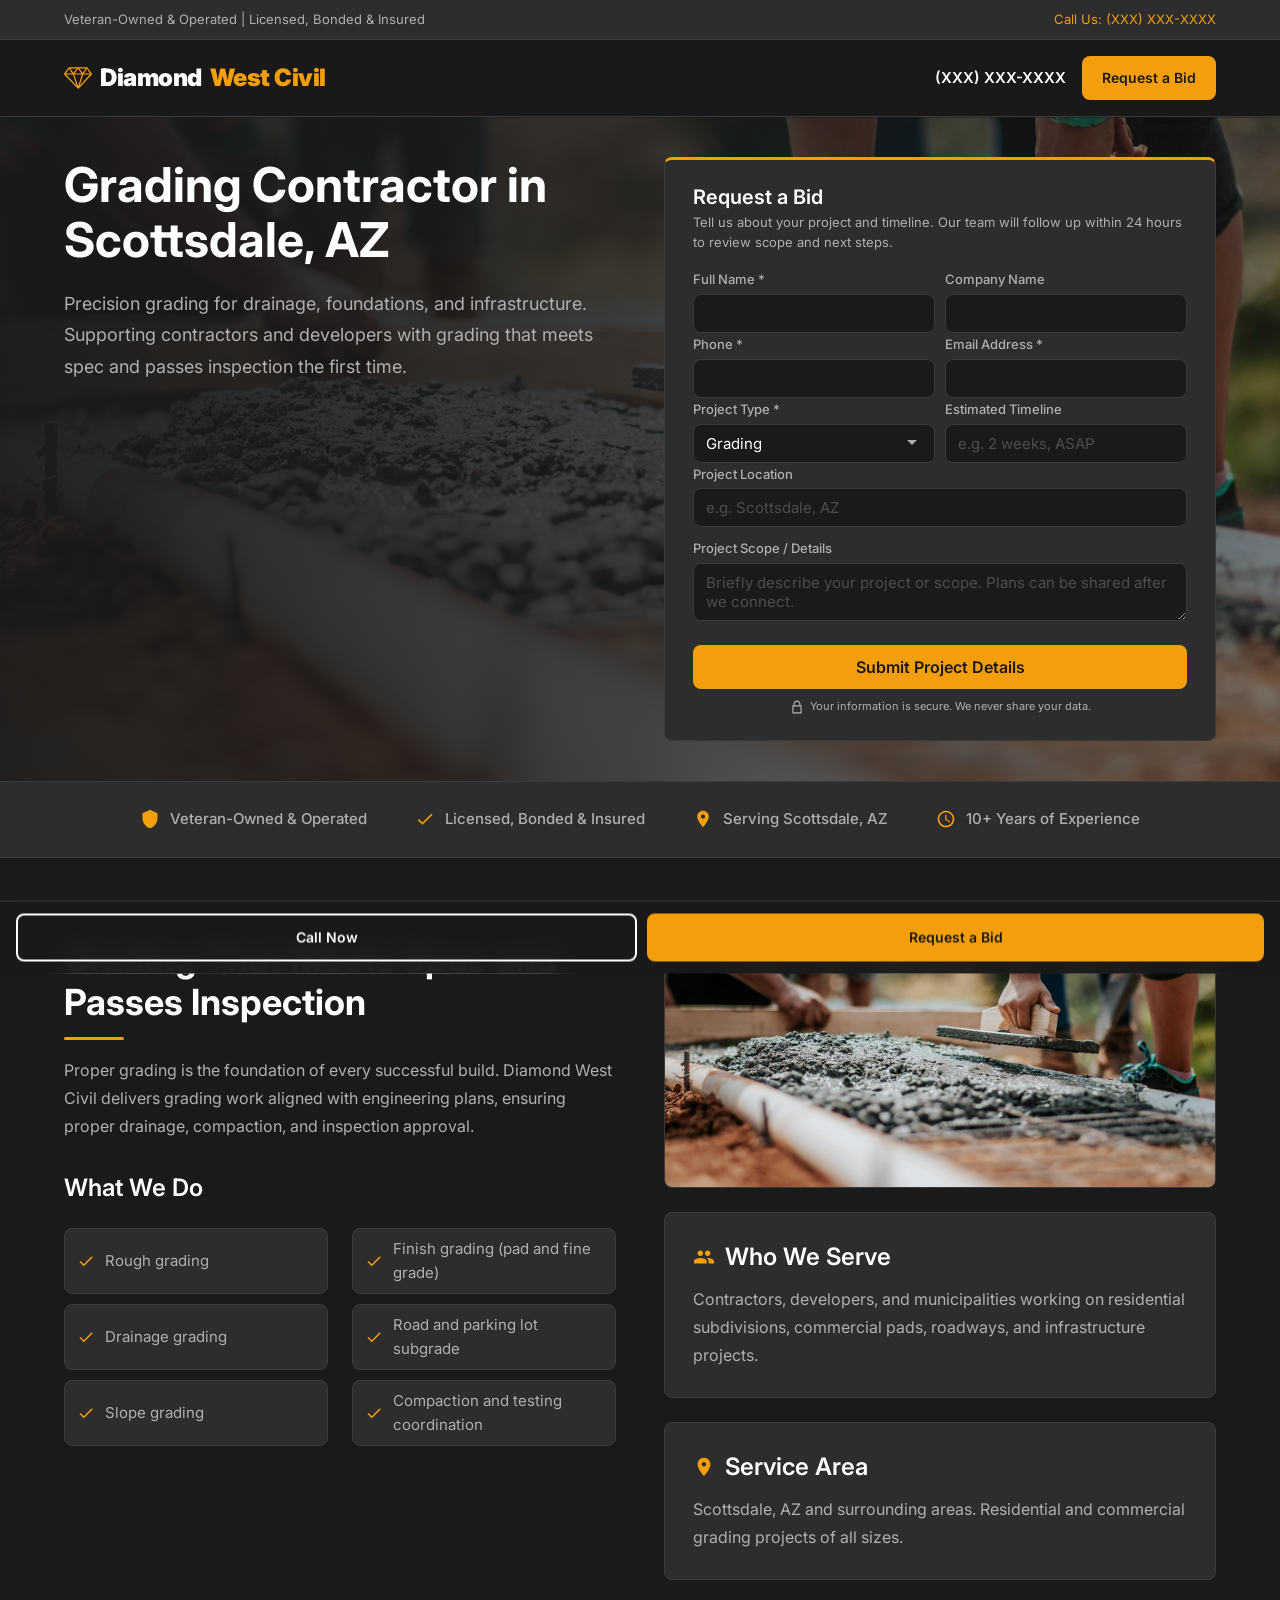
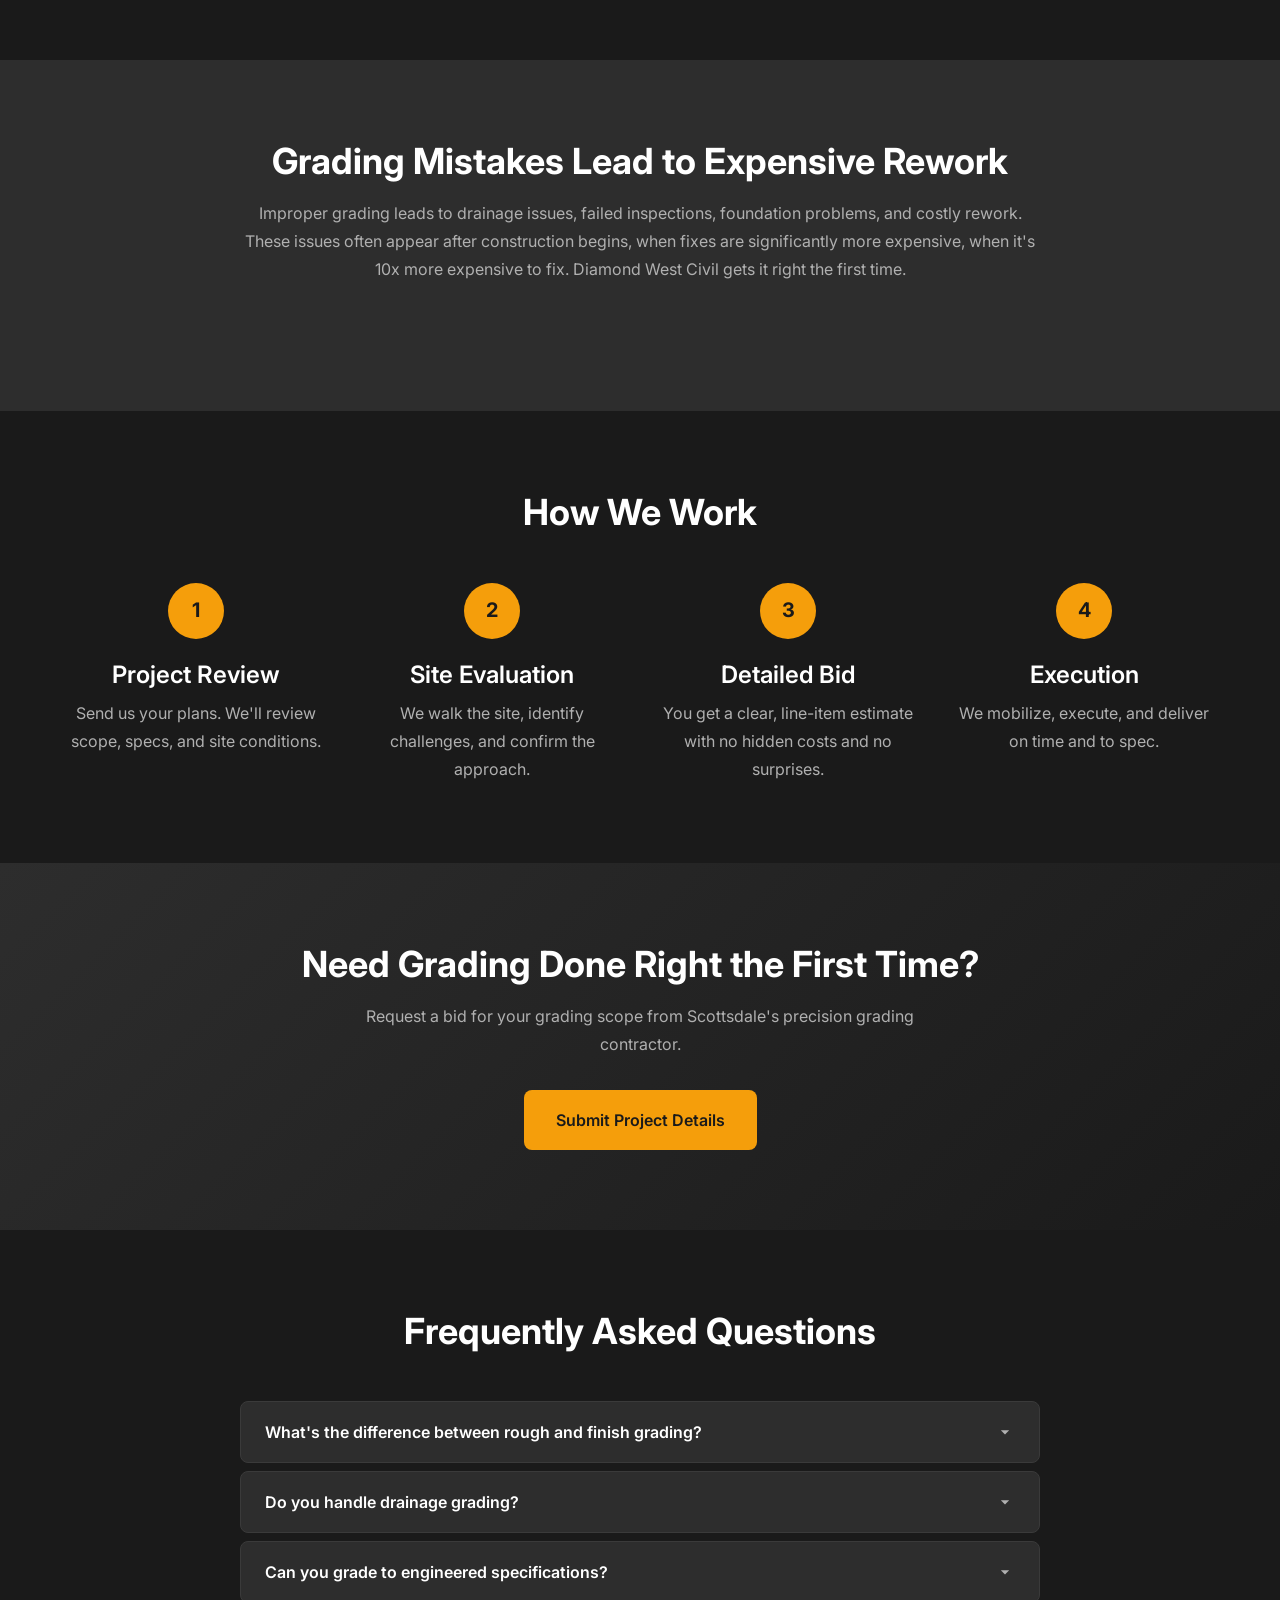
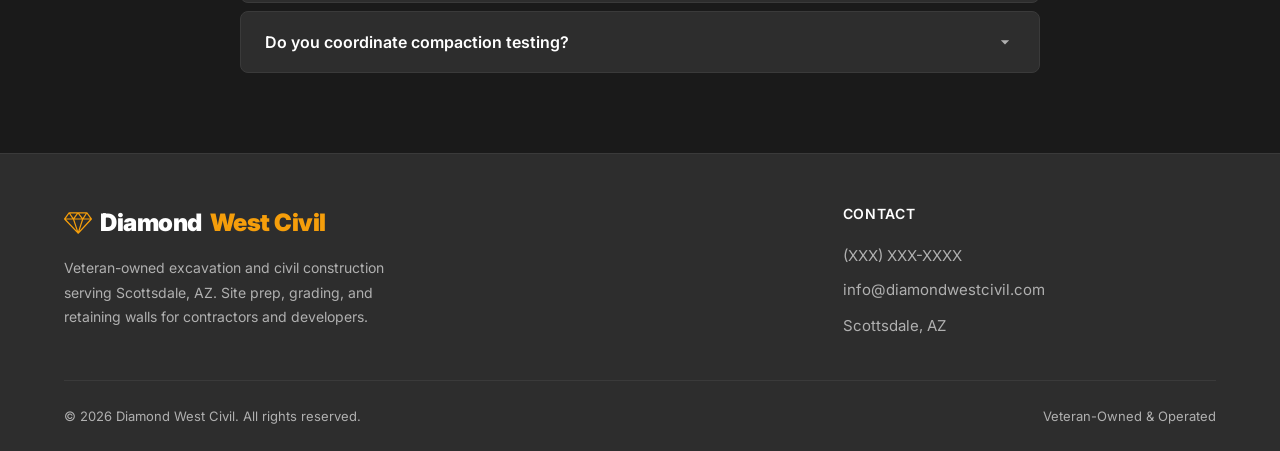
==== commit c9cc6508: "Update copy, forms, mobile UX, and performance - B2B copy refinements (estimate → bid, add municipal" ====
--- a/grading.html
+++ b/grading.html
@@ -5,7 +5,7 @@
   <meta name="viewport" content="width=device-width, initial-scale=1.0">
   <title>Grading Contractor in Scottsdale, AZ | Diamond West Civil</title>
   <meta name="description" content="Precision grading for drainage, foundations, and roadways in Scottsdale. Trusted by contractors and developers. Veteran-owned. Request a free estimate.">
-  <meta name="robots" content="noindex, follow">
+  <meta name="robots" content="index, follow">
 
   <!-- Open Graph -->
   <meta property="og:title" content="Grading Contractor in Scottsdale, AZ | Diamond West Civil">
@@ -14,6 +14,7 @@
 
   <!-- Preload -->
   <link rel="preload" href="css/styles.css" as="style">
+  <link rel="preload" href="assets/images/hero-grading.jpg" as="image" fetchpriority="high">
   <link rel="preload" href="https://fonts.googleapis.com/css2?family=Inter:wght@400;500;600;700&display=swap" as="style">
 
   <!-- Styles -->
@@ -42,7 +43,7 @@
       </a>
       <div class="header-cta">
         <a href="tel:+1XXXXXXXXXX" class="header-phone">(XXX) XXX-XXXX</a>
-        <a href="#estimate" class="btn btn--primary btn--small">Free Estimate</a>
+        <a href="#estimate" class="btn btn--primary btn--small">Request a Bid</a>
       </div>
     </div>
   </header>
@@ -52,12 +53,12 @@
     <div class="container">
       <div class="hero__content">
         <h1>Grading Contractor in Scottsdale, AZ</h1>
-        <p>Precision grading for drainage, foundations, and roadways. Trusted by Scottsdale contractors and developers for projects done to spec.</p>
+        <p>Precision grading for drainage, foundations, and infrastructure. Supporting contractors and developers with grading that meets spec and passes inspection the first time.</p>
       </div>
       <div class="hero__form" id="estimate">
         <div class="form-card">
-          <h3>Get a Free Estimate</h3>
-          <p>Tell us about your project and we'll get back to you within 24 hours.</p>
+          <h3>Request a Bid</h3>
+          <p>Tell us about your project and timeline. Our team will follow up within 24 hours to review scope and next steps.</p>
           <form class="lead-form" action="https://formspree.io/f/YOUR_FORM_ID" method="POST">
             <input type="text" name="_gotcha" style="display:none">
             <input type="hidden" name="_next" value="/thank-you.html">
@@ -65,40 +66,53 @@
             <div class="form-row">
               <div class="form-group">
                 <label for="name">Full Name *</label>
-                <input type="text" id="name" name="name" placeholder="Full Name" required>
+                <input type="text" id="name" name="name" required>
                 <span class="error-message"></span>
               </div>
               <div class="form-group">
+                <label for="company">Company Name</label>
+                <input type="text" id="company" name="company">
+              </div>
+            </div>
+            <div class="form-row">
+              <div class="form-group">
                 <label for="phone">Phone *</label>
-                <input type="tel" id="phone" name="phone" placeholder="Phone Number" required>
+                <input type="tel" id="phone" name="phone" required>
                 <span class="error-message"></span>
               </div>
-            </div>
-            <div class="form-group">
-              <label for="email">Email Address *</label>
-              <input type="email" id="email" name="email" placeholder="Email Address" required>
-              <span class="error-message"></span>
-            </div>
-            <div class="form-group">
-              <label for="project_type">Project Type *</label>
-              <select id="project_type" name="project_type" required>
-                <option value="">Select a service</option>
-                <option value="Site Prep">Site Preparation</option>
-                <option value="Grading" selected>Grading</option>
-                <option value="Retaining Wall">Retaining Wall</option>
-                <option value="Other">Other</option>
-              </select>
-              <span class="error-message"></span>
+              <div class="form-group">
+                <label for="email">Email Address *</label>
+                <input type="email" id="email" name="email" required>
+                <span class="error-message"></span>
+              </div>
+            </div>
+            <div class="form-row">
+              <div class="form-group">
+                <label for="project_type">Project Type *</label>
+                <select id="project_type" name="project_type" required>
+                  <option value="" disabled>Select a service</option>
+                  <option value="Site Preparation">Site Preparation</option>
+                  <option value="Grading" selected>Grading</option>
+                  <option value="Retaining Wall">Retaining Wall</option>
+                  <option value="Excavation">Excavation</option>
+                  <option value="Other">Other</option>
+                </select>
+                <span class="error-message"></span>
+              </div>
+              <div class="form-group form-group--optional">
+                <label for="timeline">Estimated Timeline</label>
+                <input type="text" id="timeline" name="timeline" placeholder="e.g. 2 weeks, ASAP">
+              </div>
             </div>
             <div class="form-group form-group--optional">
               <label for="location">Project Location</label>
-              <input type="text" id="location" name="location" placeholder="Project Location">
+              <input type="text" id="location" name="location" placeholder="e.g. Scottsdale, AZ">
             </div>
             <div class="form-group form-group--optional">
-              <label for="timeline">Estimated Timeline</label>
-              <input type="text" id="timeline" name="timeline" placeholder="e.g. 2 weeks, ASAP">
-            </div>
-            <button type="submit" class="btn btn--primary btn--full">Request a Free Estimate</button>
+              <label for="scope">Project Scope / Details</label>
+              <textarea id="scope" name="scope" rows="2" placeholder="Briefly describe your project or scope. Plans can be shared after we connect."></textarea>
+            </div>
+            <button type="submit" class="btn btn--primary btn--full">Submit Project Details</button>
             <p class="form-privacy">
               <svg xmlns="http://www.w3.org/2000/svg" viewBox="0 0 24 24"><path d="M12 1C8.676 1 6 3.676 6 7v2H4v14h16V9h-2V7c0-3.324-2.676-6-6-6zm0 2c2.276 0 4 1.724 4 4v2H8V7c0-2.276 1.724-4 4-4zm-6 8h12v10H6V11z"/></svg>
               Your information is secure. We never share your data.
@@ -136,8 +150,8 @@
     <div class="container">
       <div class="service-detail">
         <div class="service-detail__info">
-          <h2>Precision Grading for Every Phase of Construction</h2>
-          <p>Proper grading is the foundation of every successful build. Diamond West Civil delivers precision earthwork that meets your specs and passes inspection.</p>
+          <h2>Grading That Meets Spec and Passes Inspection</h2>
+          <p>Proper grading is the foundation of every successful build. Diamond West Civil delivers grading work aligned with engineering plans, ensuring proper drainage, compaction, and inspection approval.</p>
           <h3>What We Do</h3>
           <ul class="service-list">
             <li>
@@ -173,7 +187,7 @@
               <svg xmlns="http://www.w3.org/2000/svg" viewBox="0 0 24 24"><path d="M16 11c1.66 0 2.99-1.34 2.99-3S17.66 5 16 5c-1.66 0-3 1.34-3 3s1.34 3 3 3zm-8 0c1.66 0 2.99-1.34 2.99-3S9.66 5 8 5C6.34 5 5 6.34 5 8s1.34 3 3 3zm0 2c-2.33 0-7 1.17-7 3.5V19h14v-2.5c0-2.33-4.67-3.5-7-3.5zm8 0c-.29 0-.62.02-.97.05 1.16.84 1.97 1.97 1.97 3.45V19h6v-2.5c0-2.33-4.67-3.5-7-3.5z"/></svg>
               Who We Serve
             </h3>
-            <p>Contractors and developers working on residential subdivisions, commercial pads, roadways, and infrastructure projects in Scottsdale.</p>
+            <p>Contractors, developers, and municipalities working on residential subdivisions, commercial pads, roadways, and infrastructure projects.</p>
           </div>
           <div class="service-detail__card">
             <h3>
@@ -191,8 +205,8 @@
   <section class="section section--alt">
     <div class="container">
       <div class="section-header text-center" style="max-width: 800px;">
-        <h2>Bad Grading Costs More Than You Think</h2>
-        <p>Improper grading leads to drainage issues, failed inspections, foundation problems, and costly rework. It's the kind of mistake that shows up months later, when it's 10x more expensive to fix. Diamond West Civil gets it right the first time.</p>
+        <h2>Grading Mistakes Lead to Expensive Rework</h2>
+        <p>Improper grading leads to drainage issues, failed inspections, foundation problems, and costly rework. These issues often appear after construction begins, when fixes are significantly more expensive, when it's 10x more expensive to fix. Diamond West Civil gets it right the first time.</p>
       </div>
     </div>
   </section>
@@ -216,7 +230,7 @@
         </div>
         <div class="step">
           <div class="step__number">3</div>
-          <h3>Detailed Estimate</h3>
+          <h3>Detailed Bid</h3>
           <p>You get a clear, line-item estimate with no hidden costs and no surprises.</p>
         </div>
         <div class="step">
@@ -232,8 +246,8 @@
   <section class="cta-section">
     <div class="container">
       <h2>Need Grading Done Right the First Time?</h2>
-      <p>Request a free estimate from Scottsdale's precision grading contractor.</p>
-      <a href="#estimate" class="btn btn--primary">Request a Free Estimate</a>
+      <p>Request a bid for your grading scope from Scottsdale's precision grading contractor.</p>
+      <a href="#estimate" class="btn btn--primary">Submit Project Details</a>
     </div>
   </section>
 
@@ -287,7 +301,7 @@
   <!-- Mobile Sticky CTA -->
   <div class="mobile-cta">
     <a href="tel:+1XXXXXXXXXX" class="btn btn--secondary btn--small">Call Now</a>
-    <a href="#estimate" class="btn btn--primary btn--small">Free Estimate</a>
+    <a href="#estimate" class="btn btn--primary btn--small">Request a Bid</a>
   </div>
 
   <!-- Footer -->
@@ -315,6 +329,6 @@
     </div>
   </footer>
 
-  <script src="js/main.js"></script>
+  <script src="js/main.js" defer></script>
 </body>
 </html>
--- a/css/styles.css
+++ b/css/styles.css
@@ -305,7 +305,7 @@
 
 /* --- Hero --- */
 .hero {
-  padding: 80px 0;
+  padding: 48px 0;
   position: relative;
   overflow: hidden;
   background-size: cover;
@@ -368,7 +368,7 @@
 
 /* Landing page hero (form on right) */
 .hero--landing {
-  padding: 60px 0;
+  padding: 40px 0;
 }
 
 /* --- Trust Bar --- */
@@ -632,41 +632,59 @@
 .form-card {
   background-color: var(--color-bg-secondary);
   border: 1px solid var(--color-bg-tertiary);
+  border-top: 3px solid var(--color-accent);
   border-radius: var(--radius);
-  padding: 32px;
+  padding: 24px 28px;
 }
 
 .form-card h3 {
-  margin-bottom: 4px;
+  margin-bottom: 2px;
+  font-size: 1.25rem;
 }
 
 .form-card > p {
-  margin-bottom: 24px;
-  font-size: 0.875rem;
+  margin-bottom: 16px;
+  font-size: 0.8125rem;
+  line-height: 1.5;
 }
 
 .form-group {
-  margin-bottom: 16px;
+  margin-bottom: 10px;
 }
 
 .form-group label {
   display: block;
-  font-size: 0.875rem;
+  font-size: 0.8125rem;
   font-weight: 500;
   color: var(--color-text-secondary);
-  margin-bottom: 6px;
+  margin-bottom: 3px;
 }
 
 .form-group input,
 .form-group select,
 .form-group textarea {
   width: 100%;
-  padding: 12px 16px;
+  padding: 9px 12px;
   background-color: var(--color-bg-primary);
   border: 1px solid var(--color-bg-tertiary);
   border-radius: var(--radius);
   color: var(--color-text-primary);
+  font-size: 0.9375rem;
   transition: border-color var(--transition);
+}
+
+.form-group input::placeholder,
+.form-group textarea::placeholder {
+  color: rgba(176, 176, 176, 0.35);
+}
+
+.form-group select:invalid,
+.form-group select option[value=""] {
+  color: rgba(176, 176, 176, 0.35);
+}
+
+.form-group select option {
+  color: var(--color-text-primary);
 }
 
 .form-group input:focus,
@@ -696,7 +714,7 @@
 
 .form-group textarea {
   resize: vertical;
-  min-height: 80px;
+  min-height: 56px;
 }
 
 .form-group select {
@@ -710,19 +728,25 @@
 .form-row {
   display: grid;
   grid-template-columns: 1fr 1fr;
-  gap: 12px;
+  gap: 10px;
 }
 
 .form-row .form-group {
   margin-bottom: 0;
 }
 
+.lead-form .btn--full {
+  margin-top: 6px;
+  padding: 12px 24px;
+}
+
 .form-privacy {
-  font-size: 0.75rem;
+  font-size: 0.6875rem;
   color: var(--color-text-secondary);
-  margin-top: 12px;
+  margin-top: 8px;
   display: flex;
   align-items: center;
+  justify-content: center;
   gap: 6px;
 }
 
@@ -930,10 +954,52 @@
 
 @media (max-width: 768px) {
   :root {
-    --font-h1: 700 2rem/1.2 'Inter', sans-serif;
-    --font-h2: 700 1.625rem/1.25 'Inter', sans-serif;
-    --font-h3: 600 1.25rem/1.35 'Inter', sans-serif;
+    --font-h1: 700 1.625rem/1.25 'Inter', sans-serif;
+    --font-h2: 700 1.375rem/1.25 'Inter', sans-serif;
+    --font-h3: 600 1.125rem/1.3 'Inter', sans-serif;
     --section-padding: 48px 0;
+    --gap: 16px;
+  }
+
+  /* --- Topbar: hide on mobile — CTA in header is enough --- */
+  .topbar {
+    display: none;
+  }
+
+  /* --- Header mobile --- */
+  .header .container {
+    padding-top: 10px;
+    padding-bottom: 10px;
+    gap: 10px;
+  }
+
+  .logo {
+    font-size: 1rem;
+    gap: 6px;
+    flex-shrink: 1;
+    min-width: 0;
+  }
+
+  .logo svg {
+    width: 24px;
+    height: 24px;
+    flex-shrink: 0;
+  }
+
+  .header-phone {
+    display: none;
+  }
+
+  .header-cta {
+    gap: 8px;
+    flex-shrink: 0;
+  }
+
+  .header-cta .btn--primary {
+    padding: 8px 12px;
+    font-size: 0.75rem;
+    min-height: 40px;
+    white-space: nowrap;
   }
 
   /* Mobile nav */
@@ -947,7 +1013,7 @@
     background-color: var(--color-bg-primary);
     flex-direction: column;
     justify-content: center;
-    gap: 24px;
+    gap: 32px;
     z-index: 200;
   }
 
@@ -957,11 +1023,18 @@
 
   .nav a {
     font-size: 1.25rem;
+    text-align: center;
+    min-height: 48px;
+    display: flex;
+    align-items: center;
+    justify-content: center;
   }
 
   .menu-toggle {
     display: block;
     z-index: 300;
+    min-width: 44px;
+    min-height: 44px;
   }
 
   .menu-toggle.open span:nth-child(1) {
@@ -976,28 +1049,18 @@
     transform: rotate(-45deg) translate(6px, -6px);
   }
 
-  /* Header mobile: show call button instead of phone text */
-  .header-phone {
-    display: none;
-  }
-
-  .header-cta .btn--primary {
-    padding: 10px 16px;
-    font-size: 0.8125rem;
-  }
-
-  /* Hero mobile: form first (above the fold), content below */
+  /* --- Hero mobile --- */
   .hero {
-    padding: 40px 0;
+    padding: 20px 0 24px;
   }
 
   .hero::before {
-    background: linear-gradient(180deg, rgba(26,26,26,0.92) 0%, rgba(26,26,26,0.97) 100%);
+    background: linear-gradient(180deg, rgba(26,26,26,0.93) 0%, rgba(26,26,26,0.97) 100%);
   }
 
   .hero .container {
     grid-template-columns: 1fr;
-    gap: 32px;
+    gap: 28px;
   }
 
   .hero__form {
@@ -1006,90 +1069,106 @@
 
   .hero__content {
     padding-top: 0;
-    text-align: center;
+    text-align: left;
+  }
+
+  .hero__content h1 {
+    margin-bottom: 12px;
   }
 
   .hero__content p {
-    margin-left: auto;
-    margin-right: auto;
+    font-size: 1rem;
+    line-height: 1.6;
+    margin-bottom: 0;
   }
 
   .hero__actions {
     justify-content: center;
   }
 
+  /* --- Form mobile --- */
   .form-card {
     padding: 20px 16px;
     border: none;
+    border-top: 3px solid var(--color-accent);
     background-color: rgba(45, 45, 45, 0.95);
+    border-radius: 10px;
   }
 
   .form-card h3 {
     font-size: 1.125rem;
     text-align: center;
+    margin-bottom: 4px;
   }
 
   .form-card > p {
     text-align: center;
     margin-bottom: 16px;
     font-size: 0.8125rem;
-  }
-
-  /* Hide labels on mobile, use placeholders */
+    line-height: 1.5;
+    color: var(--color-text-secondary);
+  }
+
+  .form-group {
+    margin-bottom: 12px;
+  }
+
   .form-group label {
-    position: absolute;
-    width: 1px;
-    height: 1px;
-    overflow: hidden;
-    clip: rect(0,0,0,0);
-  }
-
-  .form-group {
-    margin-bottom: 10px;
+    font-size: 0.8125rem;
+    margin-bottom: 4px;
+    font-weight: 600;
+    color: var(--color-text-secondary);
   }
 
   .form-group input,
   .form-group select,
   .form-group textarea {
     padding: 12px 14px;
-    font-size: 0.9375rem;
-  }
-
-  /* 2-col row for name + phone */
+    font-size: 16px; /* prevents iOS zoom on focus */
+    border-radius: 8px;
+    min-height: 48px; /* touch target */
+  }
+
+  .form-group textarea {
+    min-height: 64px;
+  }
+
+  /* Single column on mobile — always */
   .form-row {
-    display: grid;
-    grid-template-columns: 1fr 1fr;
-    gap: 10px;
+    grid-template-columns: 1fr;
+    gap: 12px;
   }
 
   .form-row .form-group {
     margin-bottom: 0;
   }
 
-  /* Hide optional fields on mobile */
+  /* Show ALL fields on mobile */
   .form-group--optional {
-    display: none;
+    display: block;
+  }
+
+  .lead-form .btn--full {
+    margin-top: 8px;
+    padding: 14px 24px;
+    font-size: 1rem;
+    font-weight: 700;
+    border-radius: 8px;
+    min-height: 52px; /* prominent CTA */
   }
 
   .form-privacy {
-    font-size: 0.6875rem;
+    font-size: 0.75rem;
     justify-content: center;
-    margin-top: 8px;
-  }
-
-  /* Topbar mobile */
-  .topbar {
-    padding: 6px 0;
-    font-size: 0.75rem;
-  }
-
-  .topbar .container {
-    flex-direction: column;
-    text-align: center;
-    gap: 2px;
-  }
-
-  /* Trust bar mobile: 2x2 grid */
+    margin-top: 10px;
+  }
+
+  .form-privacy svg {
+    width: 12px;
+    height: 12px;
+  }
+
+  /* --- Trust bar mobile: 2x2 grid, readable --- */
   .trust-bar {
     padding: 16px 0;
   }
@@ -1097,12 +1176,13 @@
   .trust-bar .container {
     display: grid;
     grid-template-columns: 1fr 1fr;
-    gap: 12px;
+    gap: 10px 12px;
   }
 
   .trust-item {
     font-size: 0.8125rem;
-    justify-content: center;
+    gap: 6px;
+    justify-content: flex-start;
   }
 
   .trust-item svg {
@@ -1110,42 +1190,101 @@
     height: 16px;
   }
 
-  /* Grids mobile */
+  /* --- Section mobile --- */
+  .section-header {
+    margin-bottom: 28px;
+    text-align: left;
+  }
+
+  .section-header.text-center {
+    text-align: left;
+  }
+
+  .section-header p {
+    margin-top: 10px;
+    font-size: 1rem;
+    line-height: 1.6;
+  }
+
+  /* --- Cards mobile --- */
   .grid--2,
   .grid--3 {
     grid-template-columns: 1fr;
+    gap: 12px;
   }
 
   .grid--4 {
-    grid-template-columns: 1fr 1fr;
-  }
-
+    grid-template-columns: 1fr;
+    gap: 12px;
+  }
+
+  .card {
+    padding: 20px;
+    border-radius: 10px;
+  }
+
+  .card:hover {
+    transform: none;
+    box-shadow: none;
+  }
+
+  .card h3 {
+    font-size: 1.0625rem;
+    margin-bottom: 6px;
+  }
+
+  .card p {
+    font-size: 0.9375rem;
+    line-height: 1.6;
+    margin-bottom: 12px;
+  }
+
+  .card__icon {
+    width: 40px;
+    height: 40px;
+    margin-bottom: 12px;
+  }
+
+  .card .btn--small {
+    min-height: 44px;
+  }
+
+  /* --- Steps mobile --- */
   .steps {
     grid-template-columns: 1fr 1fr;
-    gap: 20px;
+    gap: 16px;
   }
 
   .step__number {
     width: 44px;
     height: 44px;
     font-size: 1rem;
-    margin-bottom: 12px;
-  }
-
-  /* Cards mobile */
-  .card {
-    padding: 24px 20px;
-  }
-
-  .card:hover {
-    transform: none;
-    box-shadow: none;
-  }
-
-  /* Service detail mobile */
+    margin-bottom: 10px;
+  }
+
+  .step h3 {
+    font-size: 1rem;
+    margin-bottom: 4px;
+  }
+
+  .step p {
+    font-size: 0.875rem;
+    line-height: 1.5;
+  }
+
+  /* --- Service detail mobile --- */
   .service-detail {
     grid-template-columns: 1fr;
-    gap: 32px;
+    gap: 28px;
+  }
+
+  .service-detail__info h2 {
+    font-size: 1.375rem;
+  }
+
+  .service-detail__info > p {
+    font-size: 1rem;
+    line-height: 1.6;
   }
 
   .service-list {
@@ -1153,15 +1292,32 @@
     gap: 8px;
   }
 
+  .service-list li {
+    font-size: 0.9375rem;
+    padding: 10px 12px;
+    min-height: 44px;
+  }
+
   .service-detail__image {
     height: 200px;
+    border-radius: 10px;
   }
 
   .service-detail__card {
     padding: 20px;
-  }
-
-  /* Gallery mobile */
+    border-radius: 10px;
+  }
+
+  .service-detail__card h3 {
+    font-size: 1.0625rem;
+  }
+
+  .service-detail__card p {
+    font-size: 0.9375rem;
+    line-height: 1.6;
+  }
+
+  /* --- Gallery mobile --- */
   .gallery-grid {
     grid-template-columns: repeat(2, 1fr);
     gap: 8px;
@@ -1169,82 +1325,159 @@
 
   .gallery-grid img {
     height: 160px;
-  }
-
-  /* CTA section mobile */
+    border-radius: 8px;
+  }
+
+  /* --- CTA section mobile --- */
   .cta-section {
-    padding: 48px 0;
-  }
-
-  /* FAQ mobile */
+    padding: 40px 0;
+    text-align: left;
+  }
+
+  .cta-section h2 {
+    font-size: 1.375rem;
+    margin-bottom: 10px;
+  }
+
+  .cta-section p {
+    margin-bottom: 20px;
+    font-size: 1rem;
+    line-height: 1.6;
+  }
+
+  .cta-section .btn {
+    width: 100%;
+    min-height: 52px;
+    font-size: 1rem;
+  }
+
+  /* --- FAQ mobile --- */
+  .faq-list {
+    gap: 8px;
+  }
+
+  .faq-item {
+    border-radius: 10px;
+  }
+
   .faq-question {
-    padding: 16px 20px;
+    padding: 16px;
     font-size: 0.9375rem;
+    min-height: 52px;
   }
 
   .faq-answer p {
-    padding: 0 20px 16px;
+    padding: 0 16px 16px;
     font-size: 0.9375rem;
-  }
-
-  /* Footer mobile */
+    line-height: 1.6;
+  }
+
+  /* --- Footer mobile --- */
   .footer {
     padding: 32px 0 20px;
+    padding-bottom: 80px; /* space for sticky CTA */
   }
 
   .footer__top {
-    grid-template-columns: 1fr;
+    grid-template-columns: 1fr !important;
     gap: 24px;
     margin-bottom: 24px;
   }
 
+  .footer__brand .logo {
+    margin-bottom: 8px;
+  }
+
+  .footer__brand p {
+    font-size: 0.875rem;
+    line-height: 1.6;
+    max-width: 100%;
+  }
+
+  .footer__links h4,
+  .footer__contact h4 {
+    font-size: 0.8125rem;
+    margin-bottom: 12px;
+  }
+
+  .footer__links a,
+  .footer__contact a {
+    font-size: 1rem;
+    padding: 6px 0;
+    min-height: 44px;
+    display: flex;
+    align-items: center;
+  }
+
   .footer__bottom {
     flex-direction: column;
-    gap: 8px;
+    gap: 4px;
     text-align: center;
-  }
-
-  /* Add bottom padding so content isn't hidden behind sticky bar */
-  .footer {
-    padding-bottom: 80px;
-  }
-
-  /* Thank you mobile */
+    font-size: 0.8125rem;
+  }
+
+  /* --- Mobile Sticky CTA --- */
+  .mobile-cta {
+    padding: 12px 16px;
+    gap: 10px;
+  }
+
+  .mobile-cta a {
+    padding: 12px 16px;
+    font-size: 0.9375rem;
+    min-height: 48px;
+    border-radius: 8px;
+  }
+
+  /* --- Thank you mobile --- */
   .thankyou {
     padding: 48px 0;
     min-height: 50vh;
   }
 
   .thankyou__icon {
-    width: 60px;
-    height: 60px;
-  }
-
-  /* Section header mobile */
-  .section-header {
-    margin-bottom: 32px;
-  }
-}
-
-@media (max-width: 480px) {
+    width: 64px;
+    height: 64px;
+  }
+
+  .thankyou h1 {
+    font-size: 1.5rem;
+  }
+
+  .thankyou p {
+    font-size: 1rem;
+    line-height: 1.6;
+    margin-bottom: 24px;
+  }
+
+  /* --- Problem section text mobile --- */
+  .section--alt .section-header,
+  .section .section-header[style] {
+    text-align: left;
+  }
+
+  .section--alt .section-header p,
+  .section .section-header[style] p {
+    font-size: 1rem;
+    line-height: 1.6;
+  }
+}
+
+/* --- Extra small screens (< 380px) --- */
+@media (max-width: 380px) {
   :root {
-    --font-h1: 700 1.625rem/1.25 'Inter', sans-serif;
-    --font-h2: 700 1.375rem/1.3 'Inter', sans-serif;
-  }
-
-  .hero__actions {
-    flex-direction: column;
-    align-items: stretch;
+    --font-h1: 700 1.375rem/1.25 'Inter', sans-serif;
+    --font-h2: 700 1.25rem/1.3 'Inter', sans-serif;
+  }
+
+  .container {
+    padding: 0 14px;
   }
 
   .steps {
     grid-template-columns: 1fr;
   }
 
-  .grid--4 {
-    grid-template-columns: 1fr;
-  }
-
   .gallery-grid {
     grid-template-columns: 1fr;
   }
@@ -1252,13 +1485,4 @@
   .gallery-grid img {
     height: 200px;
   }
-
-  .trust-bar .container {
-    grid-template-columns: 1fr;
-    gap: 8px;
-  }
-
-  .container {
-    padding: 0 16px;
-  }
-}
+}
--- a/css/styles.css
+++ b/css/styles.css
@@ -305,7 +305,7 @@
 
 /* --- Hero --- */
 .hero {
-  padding: 80px 0;
+  padding: 48px 0;
   position: relative;
   overflow: hidden;
   background-size: cover;
@@ -368,7 +368,7 @@
 
 /* Landing page hero (form on right) */
 .hero--landing {
-  padding: 60px 0;
+  padding: 40px 0;
 }
 
 /* --- Trust Bar --- */
@@ -632,41 +632,59 @@
 .form-card {
   background-color: var(--color-bg-secondary);
   border: 1px solid var(--color-bg-tertiary);
+  border-top: 3px solid var(--color-accent);
   border-radius: var(--radius);
-  padding: 32px;
+  padding: 24px 28px;
 }
 
 .form-card h3 {
-  margin-bottom: 4px;
+  margin-bottom: 2px;
+  font-size: 1.25rem;
 }
 
 .form-card > p {
-  margin-bottom: 24px;
-  font-size: 0.875rem;
+  margin-bottom: 16px;
+  font-size: 0.8125rem;
+  line-height: 1.5;
 }
 
 .form-group {
-  margin-bottom: 16px;
+  margin-bottom: 10px;
 }
 
 .form-group label {
   display: block;
-  font-size: 0.875rem;
+  font-size: 0.8125rem;
   font-weight: 500;
   color: var(--color-text-secondary);
-  margin-bottom: 6px;
+  margin-bottom: 3px;
 }
 
 .form-group input,
 .form-group select,
 .form-group textarea {
   width: 100%;
-  padding: 12px 16px;
+  padding: 9px 12px;
   background-color: var(--color-bg-primary);
   border: 1px solid var(--color-bg-tertiary);
   border-radius: var(--radius);
   color: var(--color-text-primary);
+  font-size: 0.9375rem;
   transition: border-color var(--transition);
+}
+
+.form-group input::placeholder,
+.form-group textarea::placeholder {
+  color: rgba(176, 176, 176, 0.35);
+}
+
+.form-group select:invalid,
+.form-group select option[value=""] {
+  color: rgba(176, 176, 176, 0.35);
+}
+
+.form-group select option {
+  color: var(--color-text-primary);
 }
 
 .form-group input:focus,
@@ -696,7 +714,7 @@
 
 .form-group textarea {
   resize: vertical;
-  min-height: 80px;
+  min-height: 56px;
 }
 
 .form-group select {
@@ -710,19 +728,25 @@
 .form-row {
   display: grid;
   grid-template-columns: 1fr 1fr;
-  gap: 12px;
+  gap: 10px;
 }
 
 .form-row .form-group {
   margin-bottom: 0;
 }
 
+.lead-form .btn--full {
+  margin-top: 6px;
+  padding: 12px 24px;
+}
+
 .form-privacy {
-  font-size: 0.75rem;
+  font-size: 0.6875rem;
   color: var(--color-text-secondary);
-  margin-top: 12px;
+  margin-top: 8px;
   display: flex;
   align-items: center;
+  justify-content: center;
   gap: 6px;
 }
 
@@ -930,10 +954,52 @@
 
 @media (max-width: 768px) {
   :root {
-    --font-h1: 700 2rem/1.2 'Inter', sans-serif;
-    --font-h2: 700 1.625rem/1.25 'Inter', sans-serif;
-    --font-h3: 600 1.25rem/1.35 'Inter', sans-serif;
+    --font-h1: 700 1.625rem/1.25 'Inter', sans-serif;
+    --font-h2: 700 1.375rem/1.25 'Inter', sans-serif;
+    --font-h3: 600 1.125rem/1.3 'Inter', sans-serif;
     --section-padding: 48px 0;
+    --gap: 16px;
+  }
+
+  /* --- Topbar: hide on mobile — CTA in header is enough --- */
+  .topbar {
+    display: none;
+  }
+
+  /* --- Header mobile --- */
+  .header .container {
+    padding-top: 10px;
+    padding-bottom: 10px;
+    gap: 10px;
+  }
+
+  .logo {
+    font-size: 1rem;
+    gap: 6px;
+    flex-shrink: 1;
+    min-width: 0;
+  }
+
+  .logo svg {
+    width: 24px;
+    height: 24px;
+    flex-shrink: 0;
+  }
+
+  .header-phone {
+    display: none;
+  }
+
+  .header-cta {
+    gap: 8px;
+    flex-shrink: 0;
+  }
+
+  .header-cta .btn--primary {
+    padding: 8px 12px;
+    font-size: 0.75rem;
+    min-height: 40px;
+    white-space: nowrap;
   }
 
   /* Mobile nav */
@@ -947,7 +1013,7 @@
     background-color: var(--color-bg-primary);
     flex-direction: column;
     justify-content: center;
-    gap: 24px;
+    gap: 32px;
     z-index: 200;
   }
 
@@ -957,11 +1023,18 @@
 
   .nav a {
     font-size: 1.25rem;
+    text-align: center;
+    min-height: 48px;
+    display: flex;
+    align-items: center;
+    justify-content: center;
   }
 
   .menu-toggle {
     display: block;
     z-index: 300;
+    min-width: 44px;
+    min-height: 44px;
   }
 
   .menu-toggle.open span:nth-child(1) {
@@ -976,28 +1049,18 @@
     transform: rotate(-45deg) translate(6px, -6px);
   }
 
-  /* Header mobile: show call button instead of phone text */
-  .header-phone {
-    display: none;
-  }
-
-  .header-cta .btn--primary {
-    padding: 10px 16px;
-    font-size: 0.8125rem;
-  }
-
-  /* Hero mobile: form first (above the fold), content below */
+  /* --- Hero mobile --- */
   .hero {
-    padding: 40px 0;
+    padding: 20px 0 24px;
   }
 
   .hero::before {
-    background: linear-gradient(180deg, rgba(26,26,26,0.92) 0%, rgba(26,26,26,0.97) 100%);
+    background: linear-gradient(180deg, rgba(26,26,26,0.93) 0%, rgba(26,26,26,0.97) 100%);
   }
 
   .hero .container {
     grid-template-columns: 1fr;
-    gap: 32px;
+    gap: 28px;
   }
 
   .hero__form {
@@ -1006,90 +1069,106 @@
 
   .hero__content {
     padding-top: 0;
-    text-align: center;
+    text-align: left;
+  }
+
+  .hero__content h1 {
+    margin-bottom: 12px;
   }
 
   .hero__content p {
-    margin-left: auto;
-    margin-right: auto;
+    font-size: 1rem;
+    line-height: 1.6;
+    margin-bottom: 0;
   }
 
   .hero__actions {
     justify-content: center;
   }
 
+  /* --- Form mobile --- */
   .form-card {
     padding: 20px 16px;
     border: none;
+    border-top: 3px solid var(--color-accent);
     background-color: rgba(45, 45, 45, 0.95);
+    border-radius: 10px;
   }
 
   .form-card h3 {
     font-size: 1.125rem;
     text-align: center;
+    margin-bottom: 4px;
   }
 
   .form-card > p {
     text-align: center;
     margin-bottom: 16px;
     font-size: 0.8125rem;
-  }
-
-  /* Hide labels on mobile, use placeholders */
+    line-height: 1.5;
+    color: var(--color-text-secondary);
+  }
+
+  .form-group {
+    margin-bottom: 12px;
+  }
+
   .form-group label {
-    position: absolute;
-    width: 1px;
-    height: 1px;
-    overflow: hidden;
-    clip: rect(0,0,0,0);
-  }
-
-  .form-group {
-    margin-bottom: 10px;
+    font-size: 0.8125rem;
+    margin-bottom: 4px;
+    font-weight: 600;
+    color: var(--color-text-secondary);
   }
 
   .form-group input,
   .form-group select,
   .form-group textarea {
     padding: 12px 14px;
-    font-size: 0.9375rem;
-  }
-
-  /* 2-col row for name + phone */
+    font-size: 16px; /* prevents iOS zoom on focus */
+    border-radius: 8px;
+    min-height: 48px; /* touch target */
+  }
+
+  .form-group textarea {
+    min-height: 64px;
+  }
+
+  /* Single column on mobile — always */
   .form-row {
-    display: grid;
-    grid-template-columns: 1fr 1fr;
-    gap: 10px;
+    grid-template-columns: 1fr;
+    gap: 12px;
   }
 
   .form-row .form-group {
     margin-bottom: 0;
   }
 
-  /* Hide optional fields on mobile */
+  /* Show ALL fields on mobile */
   .form-group--optional {
-    display: none;
+    display: block;
+  }
+
+  .lead-form .btn--full {
+    margin-top: 8px;
+    padding: 14px 24px;
+    font-size: 1rem;
+    font-weight: 700;
+    border-radius: 8px;
+    min-height: 52px; /* prominent CTA */
   }
 
   .form-privacy {
-    font-size: 0.6875rem;
+    font-size: 0.75rem;
     justify-content: center;
-    margin-top: 8px;
-  }
-
-  /* Topbar mobile */
-  .topbar {
-    padding: 6px 0;
-    font-size: 0.75rem;
-  }
-
-  .topbar .container {
-    flex-direction: column;
-    text-align: center;
-    gap: 2px;
-  }
-
-  /* Trust bar mobile: 2x2 grid */
+    margin-top: 10px;
+  }
+
+  .form-privacy svg {
+    width: 12px;
+    height: 12px;
+  }
+
+  /* --- Trust bar mobile: 2x2 grid, readable --- */
   .trust-bar {
     padding: 16px 0;
   }
@@ -1097,12 +1176,13 @@
   .trust-bar .container {
     display: grid;
     grid-template-columns: 1fr 1fr;
-    gap: 12px;
+    gap: 10px 12px;
   }
 
   .trust-item {
     font-size: 0.8125rem;
-    justify-content: center;
+    gap: 6px;
+    justify-content: flex-start;
   }
 
   .trust-item svg {
@@ -1110,42 +1190,101 @@
     height: 16px;
   }
 
-  /* Grids mobile */
+  /* --- Section mobile --- */
+  .section-header {
+    margin-bottom: 28px;
+    text-align: left;
+  }
+
+  .section-header.text-center {
+    text-align: left;
+  }
+
+  .section-header p {
+    margin-top: 10px;
+    font-size: 1rem;
+    line-height: 1.6;
+  }
+
+  /* --- Cards mobile --- */
   .grid--2,
   .grid--3 {
     grid-template-columns: 1fr;
+    gap: 12px;
   }
 
   .grid--4 {
-    grid-template-columns: 1fr 1fr;
-  }
-
+    grid-template-columns: 1fr;
+    gap: 12px;
+  }
+
+  .card {
+    padding: 20px;
+    border-radius: 10px;
+  }
+
+  .card:hover {
+    transform: none;
+    box-shadow: none;
+  }
+
+  .card h3 {
+    font-size: 1.0625rem;
+    margin-bottom: 6px;
+  }
+
+  .card p {
+    font-size: 0.9375rem;
+    line-height: 1.6;
+    margin-bottom: 12px;
+  }
+
+  .card__icon {
+    width: 40px;
+    height: 40px;
+    margin-bottom: 12px;
+  }
+
+  .card .btn--small {
+    min-height: 44px;
+  }
+
+  /* --- Steps mobile --- */
   .steps {
     grid-template-columns: 1fr 1fr;
-    gap: 20px;
+    gap: 16px;
   }
 
   .step__number {
     width: 44px;
     height: 44px;
     font-size: 1rem;
-    margin-bottom: 12px;
-  }
-
-  /* Cards mobile */
-  .card {
-    padding: 24px 20px;
-  }
-
-  .card:hover {
-    transform: none;
-    box-shadow: none;
-  }
-
-  /* Service detail mobile */
+    margin-bottom: 10px;
+  }
+
+  .step h3 {
+    font-size: 1rem;
+    margin-bottom: 4px;
+  }
+
+  .step p {
+    font-size: 0.875rem;
+    line-height: 1.5;
+  }
+
+  /* --- Service detail mobile --- */
   .service-detail {
     grid-template-columns: 1fr;
-    gap: 32px;
+    gap: 28px;
+  }
+
+  .service-detail__info h2 {
+    font-size: 1.375rem;
+  }
+
+  .service-detail__info > p {
+    font-size: 1rem;
+    line-height: 1.6;
   }
 
   .service-list {
@@ -1153,15 +1292,32 @@
     gap: 8px;
   }
 
+  .service-list li {
+    font-size: 0.9375rem;
+    padding: 10px 12px;
+    min-height: 44px;
+  }
+
   .service-detail__image {
     height: 200px;
+    border-radius: 10px;
   }
 
   .service-detail__card {
     padding: 20px;
-  }
-
-  /* Gallery mobile */
+    border-radius: 10px;
+  }
+
+  .service-detail__card h3 {
+    font-size: 1.0625rem;
+  }
+
+  .service-detail__card p {
+    font-size: 0.9375rem;
+    line-height: 1.6;
+  }
+
+  /* --- Gallery mobile --- */
   .gallery-grid {
     grid-template-columns: repeat(2, 1fr);
     gap: 8px;
@@ -1169,82 +1325,159 @@
 
   .gallery-grid img {
     height: 160px;
-  }
-
-  /* CTA section mobile */
+    border-radius: 8px;
+  }
+
+  /* --- CTA section mobile --- */
   .cta-section {
-    padding: 48px 0;
-  }
-
-  /* FAQ mobile */
+    padding: 40px 0;
+    text-align: left;
+  }
+
+  .cta-section h2 {
+    font-size: 1.375rem;
+    margin-bottom: 10px;
+  }
+
+  .cta-section p {
+    margin-bottom: 20px;
+    font-size: 1rem;
+    line-height: 1.6;
+  }
+
+  .cta-section .btn {
+    width: 100%;
+    min-height: 52px;
+    font-size: 1rem;
+  }
+
+  /* --- FAQ mobile --- */
+  .faq-list {
+    gap: 8px;
+  }
+
+  .faq-item {
+    border-radius: 10px;
+  }
+
   .faq-question {
-    padding: 16px 20px;
+    padding: 16px;
     font-size: 0.9375rem;
+    min-height: 52px;
   }
 
   .faq-answer p {
-    padding: 0 20px 16px;
+    padding: 0 16px 16px;
     font-size: 0.9375rem;
-  }
-
-  /* Footer mobile */
+    line-height: 1.6;
+  }
+
+  /* --- Footer mobile --- */
   .footer {
     padding: 32px 0 20px;
+    padding-bottom: 80px; /* space for sticky CTA */
   }
 
   .footer__top {
-    grid-template-columns: 1fr;
+    grid-template-columns: 1fr !important;
     gap: 24px;
     margin-bottom: 24px;
   }
 
+  .footer__brand .logo {
+    margin-bottom: 8px;
+  }
+
+  .footer__brand p {
+    font-size: 0.875rem;
+    line-height: 1.6;
+    max-width: 100%;
+  }
+
+  .footer__links h4,
+  .footer__contact h4 {
+    font-size: 0.8125rem;
+    margin-bottom: 12px;
+  }
+
+  .footer__links a,
+  .footer__contact a {
+    font-size: 1rem;
+    padding: 6px 0;
+    min-height: 44px;
+    display: flex;
+    align-items: center;
+  }
+
   .footer__bottom {
     flex-direction: column;
-    gap: 8px;
+    gap: 4px;
     text-align: center;
-  }
-
-  /* Add bottom padding so content isn't hidden behind sticky bar */
-  .footer {
-    padding-bottom: 80px;
-  }
-
-  /* Thank you mobile */
+    font-size: 0.8125rem;
+  }
+
+  /* --- Mobile Sticky CTA --- */
+  .mobile-cta {
+    padding: 12px 16px;
+    gap: 10px;
+  }
+
+  .mobile-cta a {
+    padding: 12px 16px;
+    font-size: 0.9375rem;
+    min-height: 48px;
+    border-radius: 8px;
+  }
+
+  /* --- Thank you mobile --- */
   .thankyou {
     padding: 48px 0;
     min-height: 50vh;
   }
 
   .thankyou__icon {
-    width: 60px;
-    height: 60px;
-  }
-
-  /* Section header mobile */
-  .section-header {
-    margin-bottom: 32px;
-  }
-}
-
-@media (max-width: 480px) {
+    width: 64px;
+    height: 64px;
+  }
+
+  .thankyou h1 {
+    font-size: 1.5rem;
+  }
+
+  .thankyou p {
+    font-size: 1rem;
+    line-height: 1.6;
+    margin-bottom: 24px;
+  }
+
+  /* --- Problem section text mobile --- */
+  .section--alt .section-header,
+  .section .section-header[style] {
+    text-align: left;
+  }
+
+  .section--alt .section-header p,
+  .section .section-header[style] p {
+    font-size: 1rem;
+    line-height: 1.6;
+  }
+}
+
+/* --- Extra small screens (< 380px) --- */
+@media (max-width: 380px) {
   :root {
-    --font-h1: 700 1.625rem/1.25 'Inter', sans-serif;
-    --font-h2: 700 1.375rem/1.3 'Inter', sans-serif;
-  }
-
-  .hero__actions {
-    flex-direction: column;
-    align-items: stretch;
+    --font-h1: 700 1.375rem/1.25 'Inter', sans-serif;
+    --font-h2: 700 1.25rem/1.3 'Inter', sans-serif;
+  }
+
+  .container {
+    padding: 0 14px;
   }
 
   .steps {
     grid-template-columns: 1fr;
   }
 
-  .grid--4 {
-    grid-template-columns: 1fr;
-  }
-
   .gallery-grid {
     grid-template-columns: 1fr;
   }
@@ -1252,13 +1485,4 @@
   .gallery-grid img {
     height: 200px;
   }
-
-  .trust-bar .container {
-    grid-template-columns: 1fr;
-    gap: 8px;
-  }
-
-  .container {
-    padding: 0 16px;
-  }
-}
+}
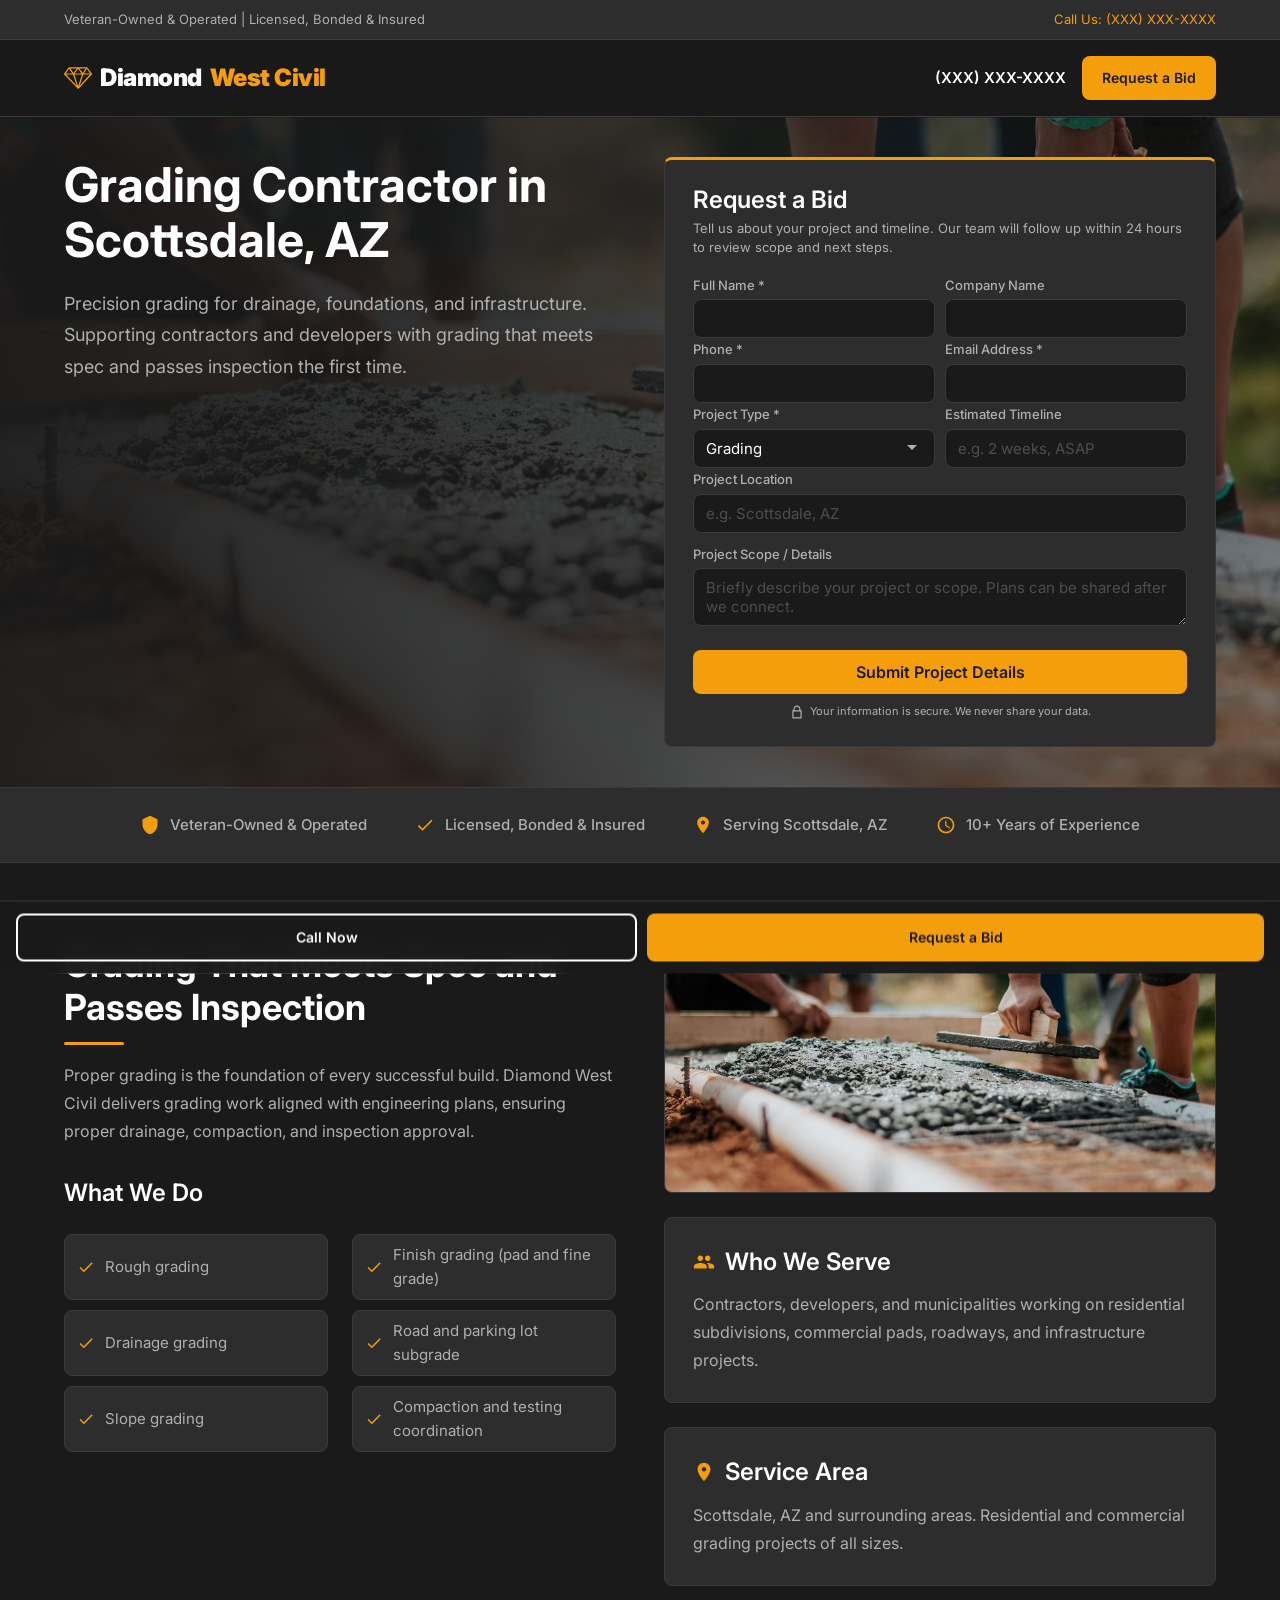
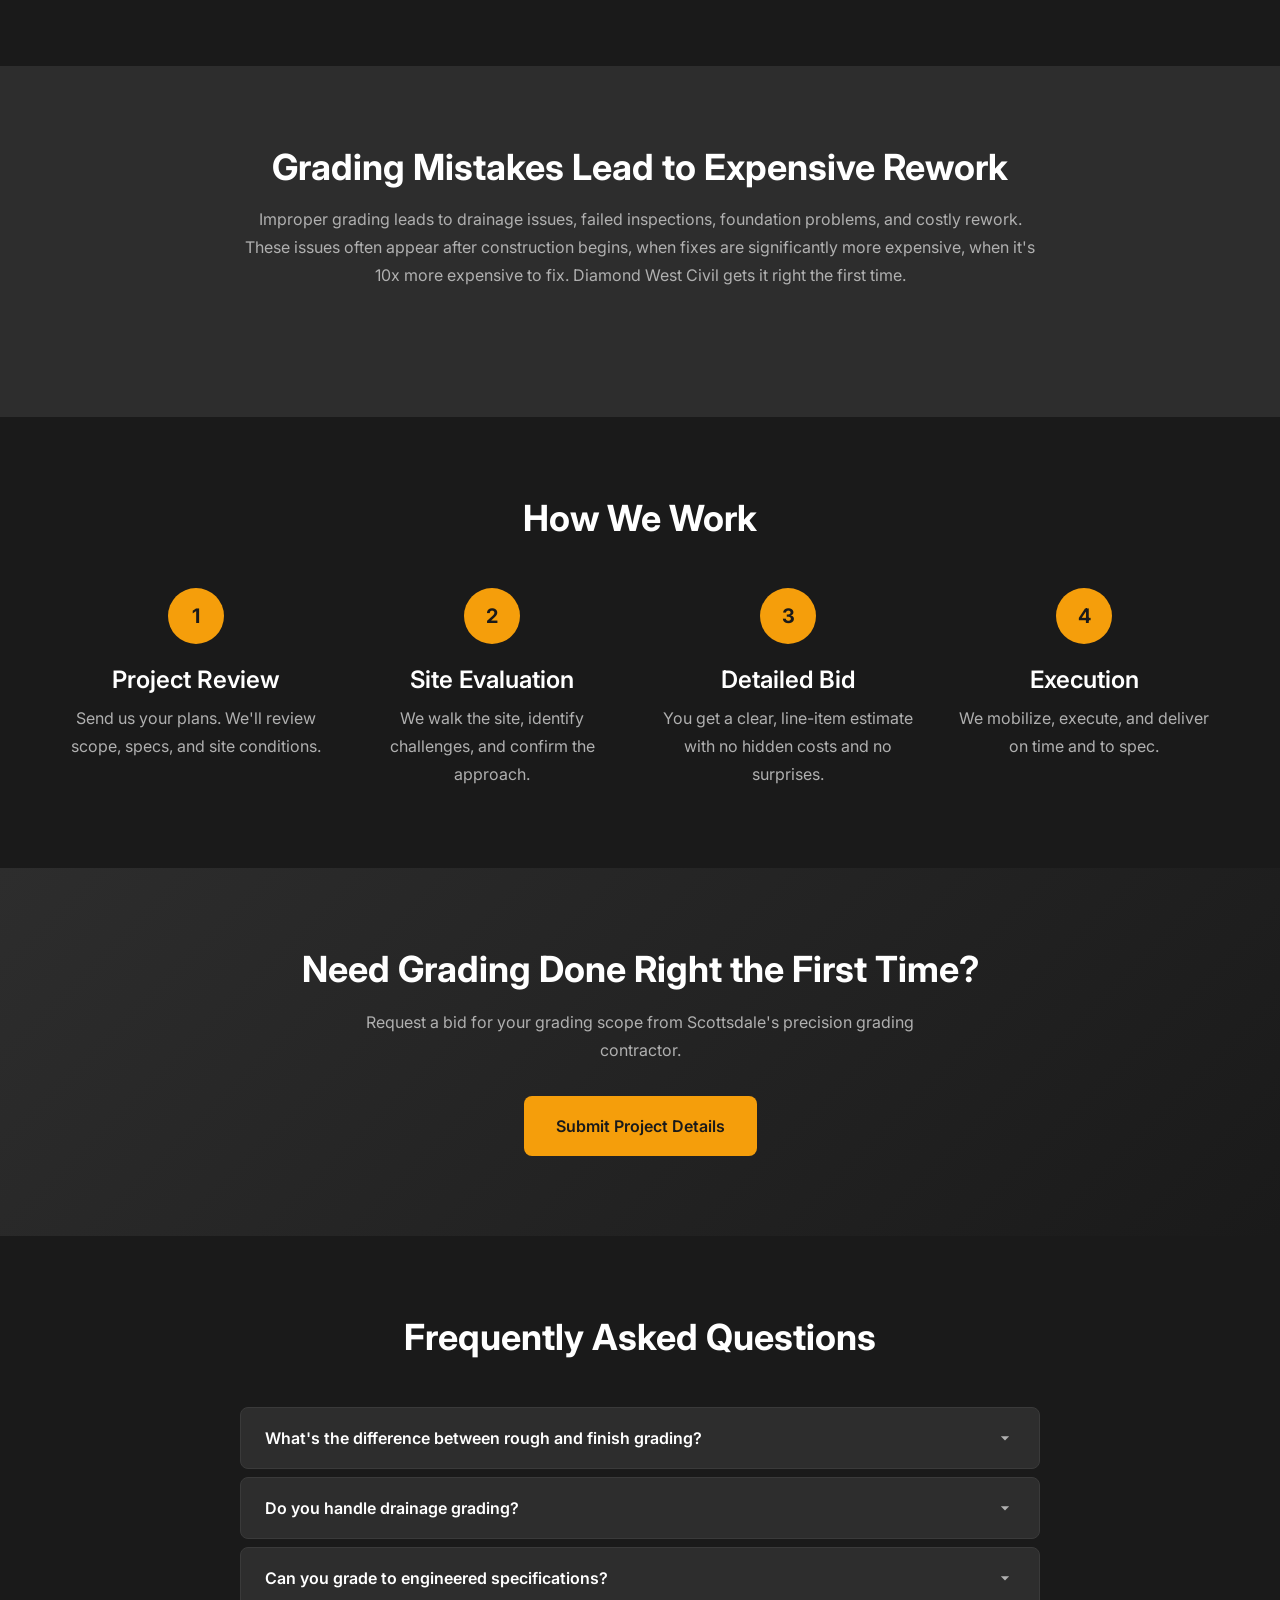
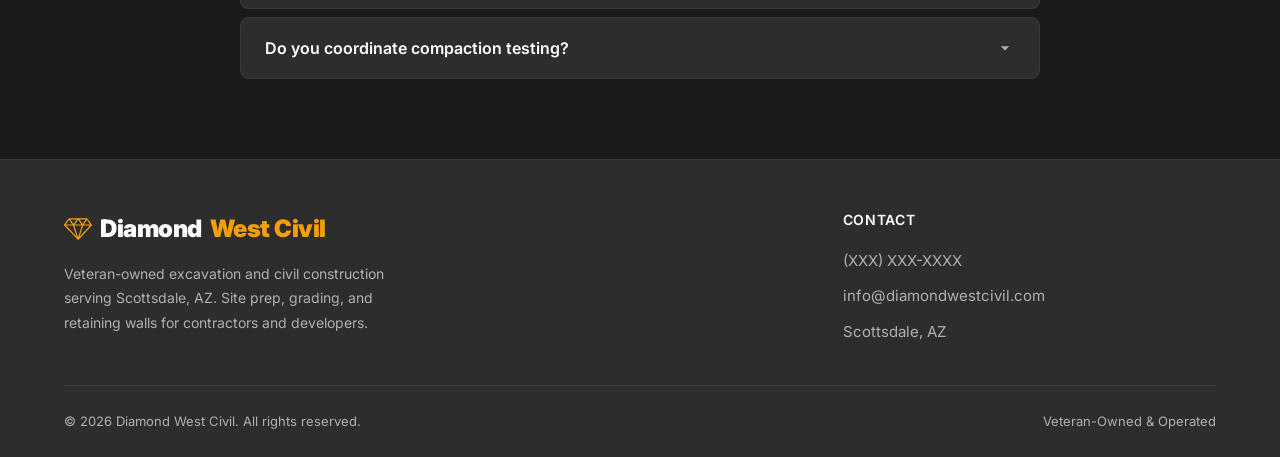
==== commit dfaea5a4: "Fix accessibility: add main landmark, fix heading order - Add <main> tag to all pages (fixes "no mai" ====
--- a/grading.html
+++ b/grading.html
@@ -48,6 +48,8 @@
     </div>
   </header>
 
+  <main>
+
   <!-- Hero with Form -->
   <section class="hero hero--landing hero--grading">
     <div class="container">
@@ -57,7 +59,7 @@
       </div>
       <div class="hero__form" id="estimate">
         <div class="form-card">
-          <h3>Request a Bid</h3>
+          <h2 class="form-title">Request a Bid</h2>
           <p>Tell us about your project and timeline. Our team will follow up within 24 hours to review scope and next steps.</p>
           <form class="lead-form" action="https://formspree.io/f/YOUR_FORM_ID" method="POST">
             <input type="text" name="_gotcha" style="display:none">
@@ -298,6 +300,8 @@
     </div>
   </section>
 
+  </main>
+
   <!-- Mobile Sticky CTA -->
   <div class="mobile-cta">
     <a href="tel:+1XXXXXXXXXX" class="btn btn--secondary btn--small">Call Now</a>
--- a/css/styles.css
+++ b/css/styles.css
@@ -637,9 +637,11 @@
   padding: 24px 28px;
 }
 
-.form-card h3 {
+.form-card h3,
+.form-card .form-title {
   margin-bottom: 2px;
   font-size: 1.25rem;
+  font: var(--font-h3);
 }
 
 .form-card > p {
--- a/css/styles.css
+++ b/css/styles.css
@@ -637,9 +637,11 @@
   padding: 24px 28px;
 }
 
-.form-card h3 {
+.form-card h3,
+.form-card .form-title {
   margin-bottom: 2px;
   font-size: 1.25rem;
+  font: var(--font-h3);
 }
 
 .form-card > p {
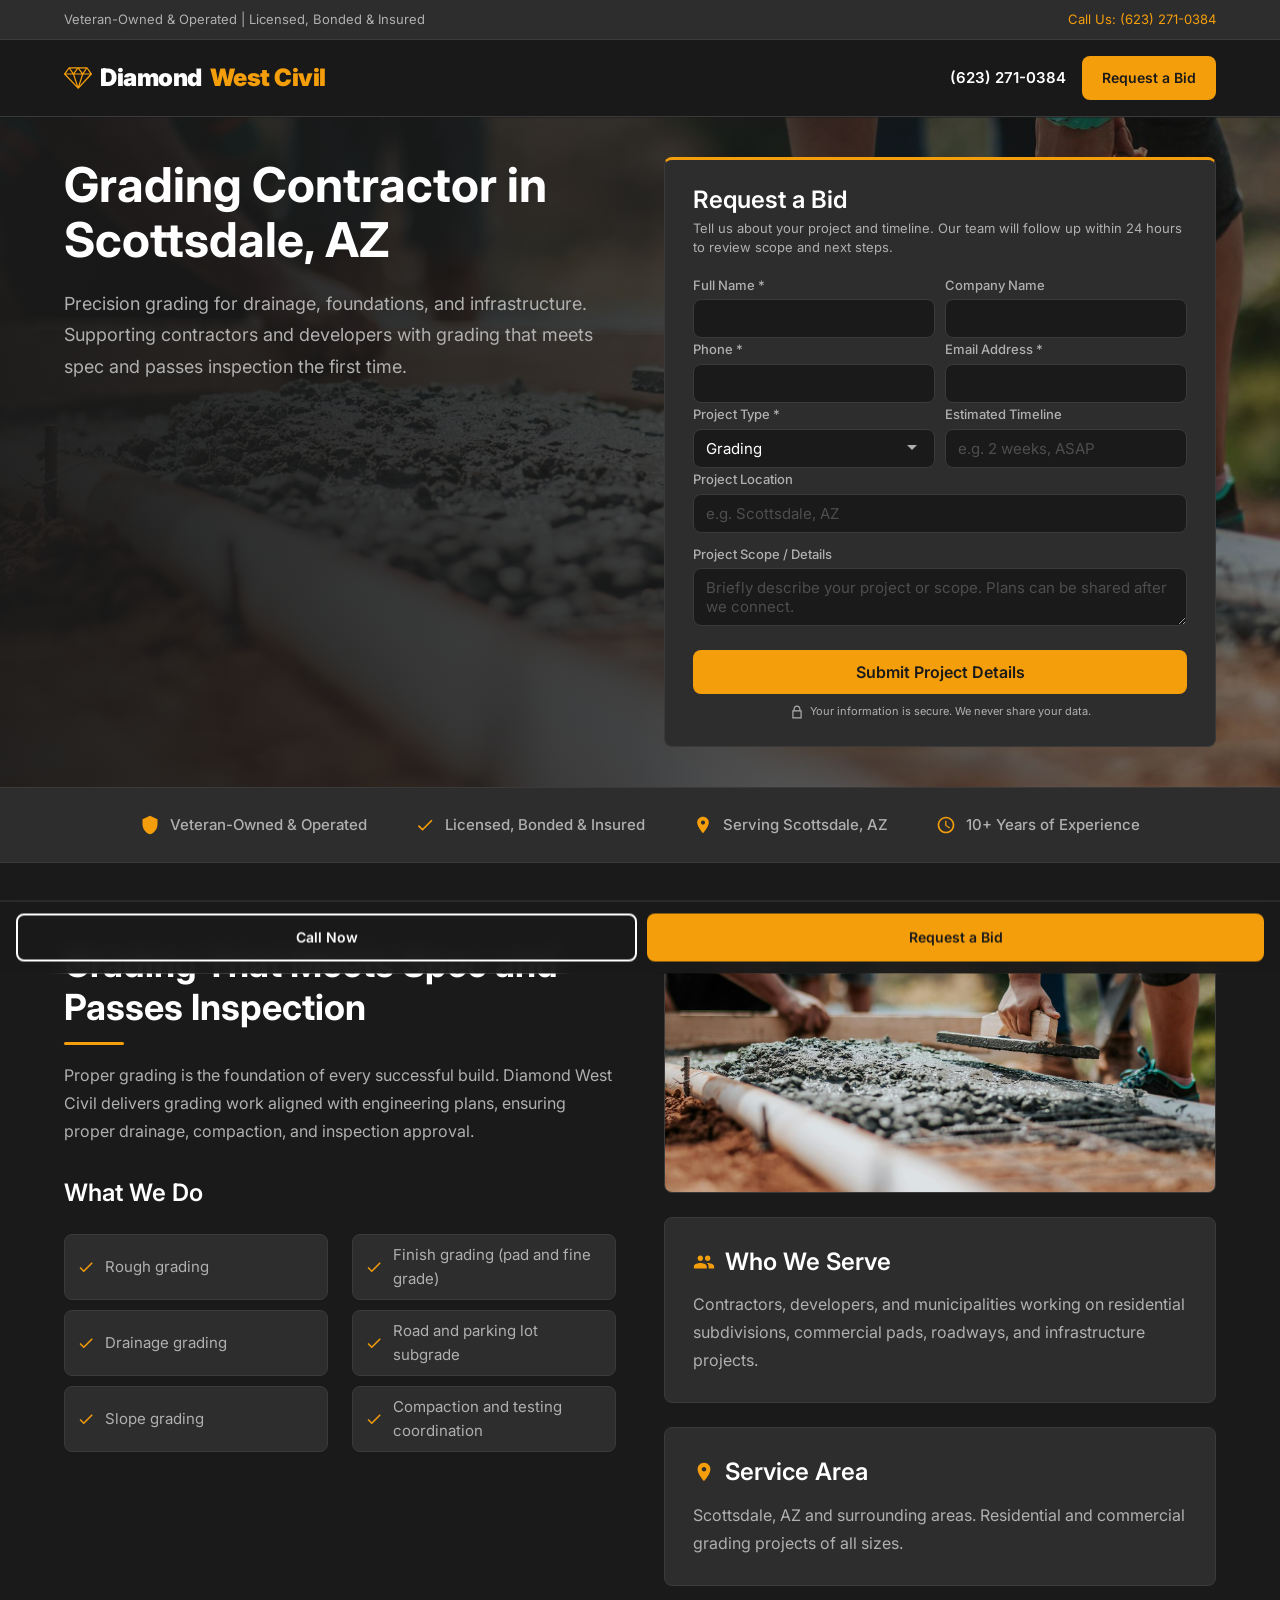
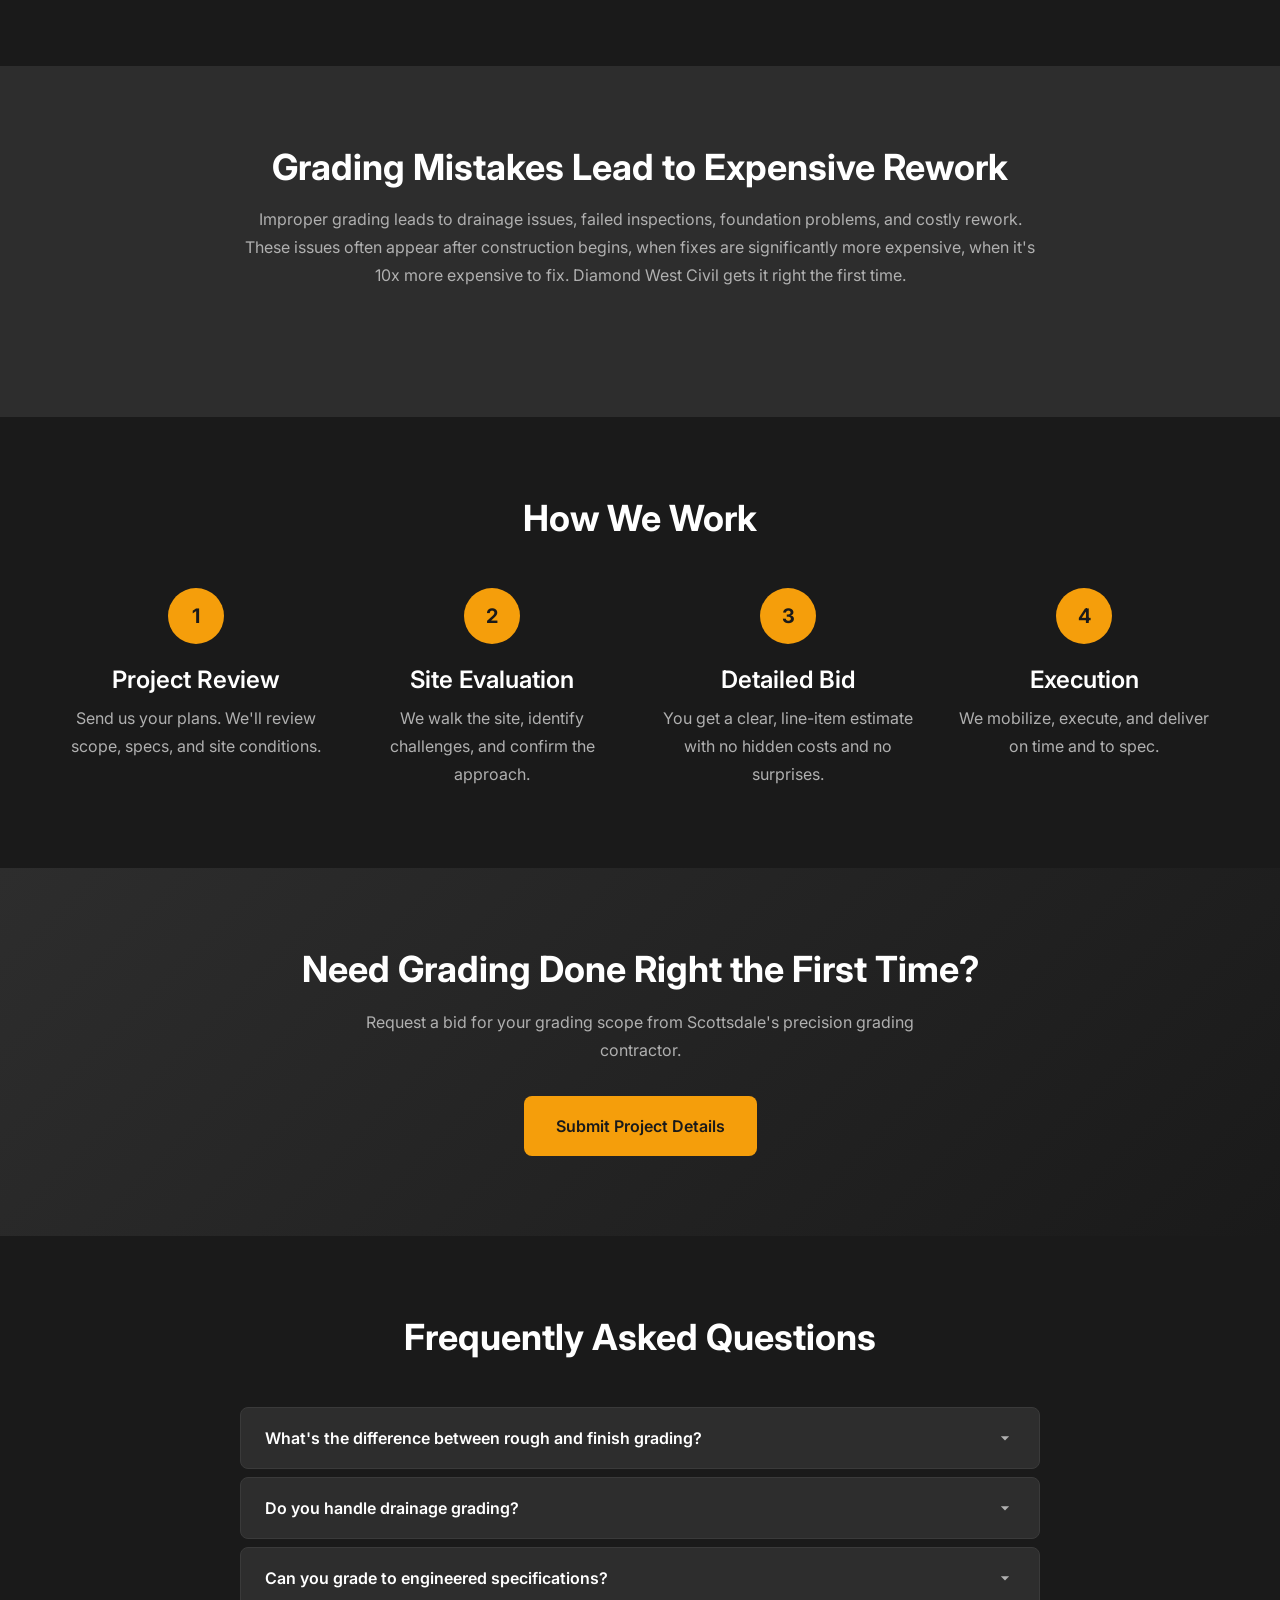
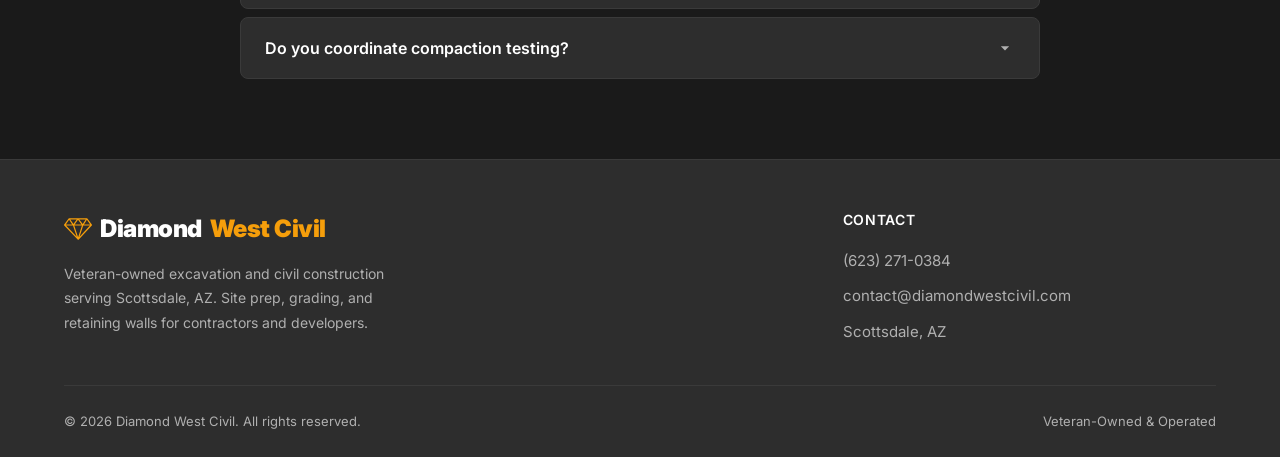
==== commit e3d1e7fd: "Wire up lead capture: real contact info and Formspree integration - Replace phone placeholders with " ====
--- a/grading.html
+++ b/grading.html
@@ -21,16 +21,25 @@
   <link rel="stylesheet" href="css/styles.css">
   <link rel="stylesheet" href="https://fonts.googleapis.com/css2?family=Inter:wght@400;500;600;700&display=swap">
 
-  <!-- Google Tag Manager (placeholder) -->
-  <!-- <script>(function(w,d,s,l,i){...})(window,document,'script','dataLayer','GTM-XXXXXX');</script> -->
+  <!-- Google Tag Manager -->
+  <script>(function(w,d,s,l,i){w[l]=w[l]||[];w[l].push({'gtm.start':
+  new Date().getTime(),event:'gtm.js'});var f=d.getElementsByTagName(s)[0],
+  j=d.createElement(s),dl=l!='dataLayer'?'&l='+l:'';j.async=true;j.src=
+  'https://www.googletagmanager.com/gtm.js?id='+i+dl;f.parentNode.insertBefore(j,f);
+  })(window,document,'script','dataLayer','GTM-MQGD2M7D');</script>
+  <!-- End Google Tag Manager -->
 </head>
 <body>
+  <!-- Google Tag Manager (noscript) -->
+  <noscript><iframe src="https://www.googletagmanager.com/ns.html?id=GTM-MQGD2M7D"
+  height="0" width="0" style="display:none;visibility:hidden"></iframe></noscript>
+  <!-- End Google Tag Manager (noscript) -->
 
   <!-- Top Bar -->
   <div class="topbar">
     <div class="container flex flex--between">
       <span>Veteran-Owned & Operated | Licensed, Bonded & Insured</span>
-      <a href="tel:+1XXXXXXXXXX">Call Us: (XXX) XXX-XXXX</a>
+      <a href="tel:+16232710384">Call Us: (623) 271-0384</a>
     </div>
   </div>
 
@@ -42,7 +51,7 @@
         Diamond <span class="text-accent">West Civil</span>
       </a>
       <div class="header-cta">
-        <a href="tel:+1XXXXXXXXXX" class="header-phone">(XXX) XXX-XXXX</a>
+        <a href="tel:+16232710384" class="header-phone">(623) 271-0384</a>
         <a href="#estimate" class="btn btn--primary btn--small">Request a Bid</a>
       </div>
     </div>
@@ -61,9 +70,11 @@
         <div class="form-card">
           <h2 class="form-title">Request a Bid</h2>
           <p>Tell us about your project and timeline. Our team will follow up within 24 hours to review scope and next steps.</p>
-          <form class="lead-form" action="https://formspree.io/f/YOUR_FORM_ID" method="POST">
+          <form class="lead-form" action="https://formspree.io/f/xkokrrjj" method="POST">
             <input type="text" name="_gotcha" style="display:none">
             <input type="hidden" name="_next" value="/thank-you.html">
+            <input type="hidden" name="_subject" value="New lead from Grading — Diamond West Civil">
+            <input type="hidden" name="source_page" value="grading">
             <input type="hidden" name="_subject" value="New Lead: Grading">
             <div class="form-row">
               <div class="form-group">
@@ -304,7 +315,7 @@
 
   <!-- Mobile Sticky CTA -->
   <div class="mobile-cta">
-    <a href="tel:+1XXXXXXXXXX" class="btn btn--secondary btn--small">Call Now</a>
+    <a href="tel:+16232710384" class="btn btn--secondary btn--small">Call Now</a>
     <a href="#estimate" class="btn btn--primary btn--small">Request a Bid</a>
   </div>
 
@@ -321,8 +332,8 @@
         </div>
         <div class="footer__contact">
           <h4>Contact</h4>
-          <a href="tel:+1XXXXXXXXXX">(XXX) XXX-XXXX</a>
-          <a href="mailto:info@diamondwestcivil.com">info@diamondwestcivil.com</a>
+          <a href="tel:+16232710384">(623) 271-0384</a>
+          <a href="mailto:contact@diamondwestcivil.com">contact@diamondwestcivil.com</a>
           <span style="color: var(--color-text-secondary); font-size: 0.9375rem;">Scottsdale, AZ</span>
         </div>
       </div>
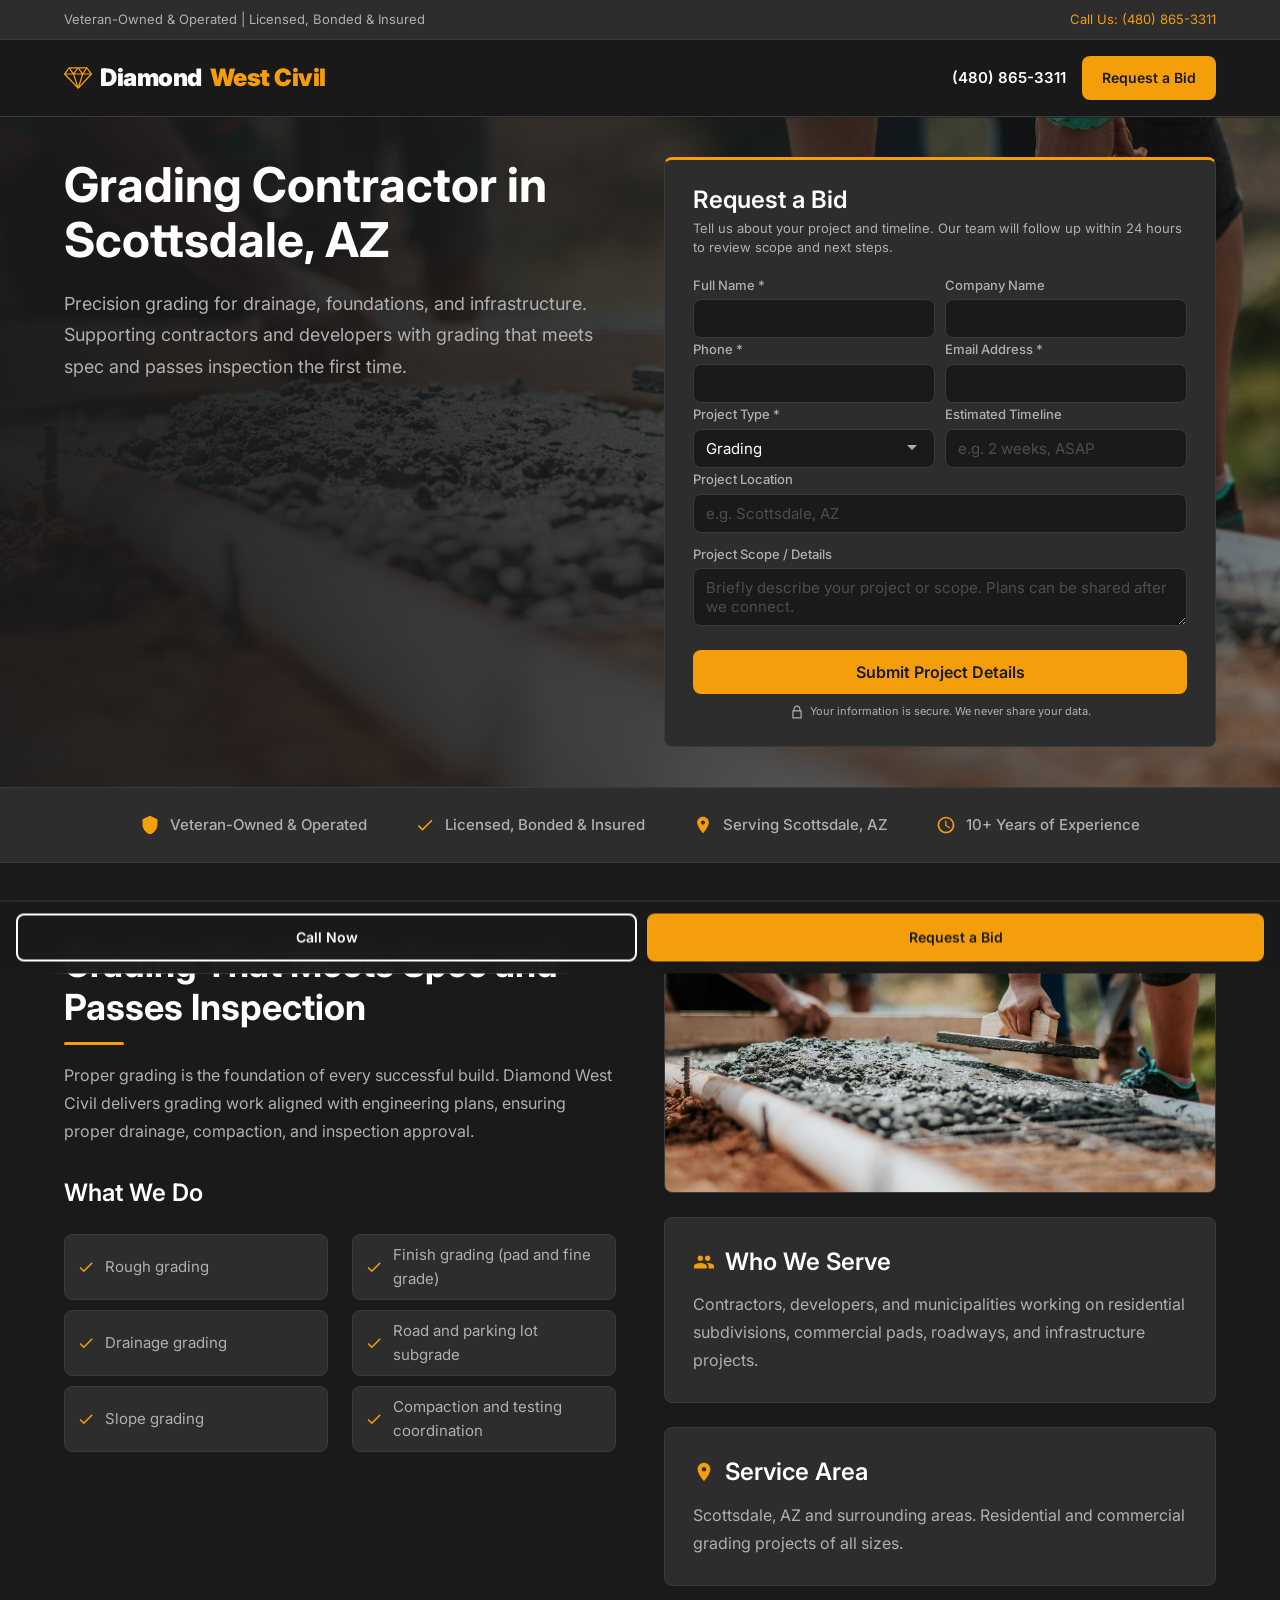
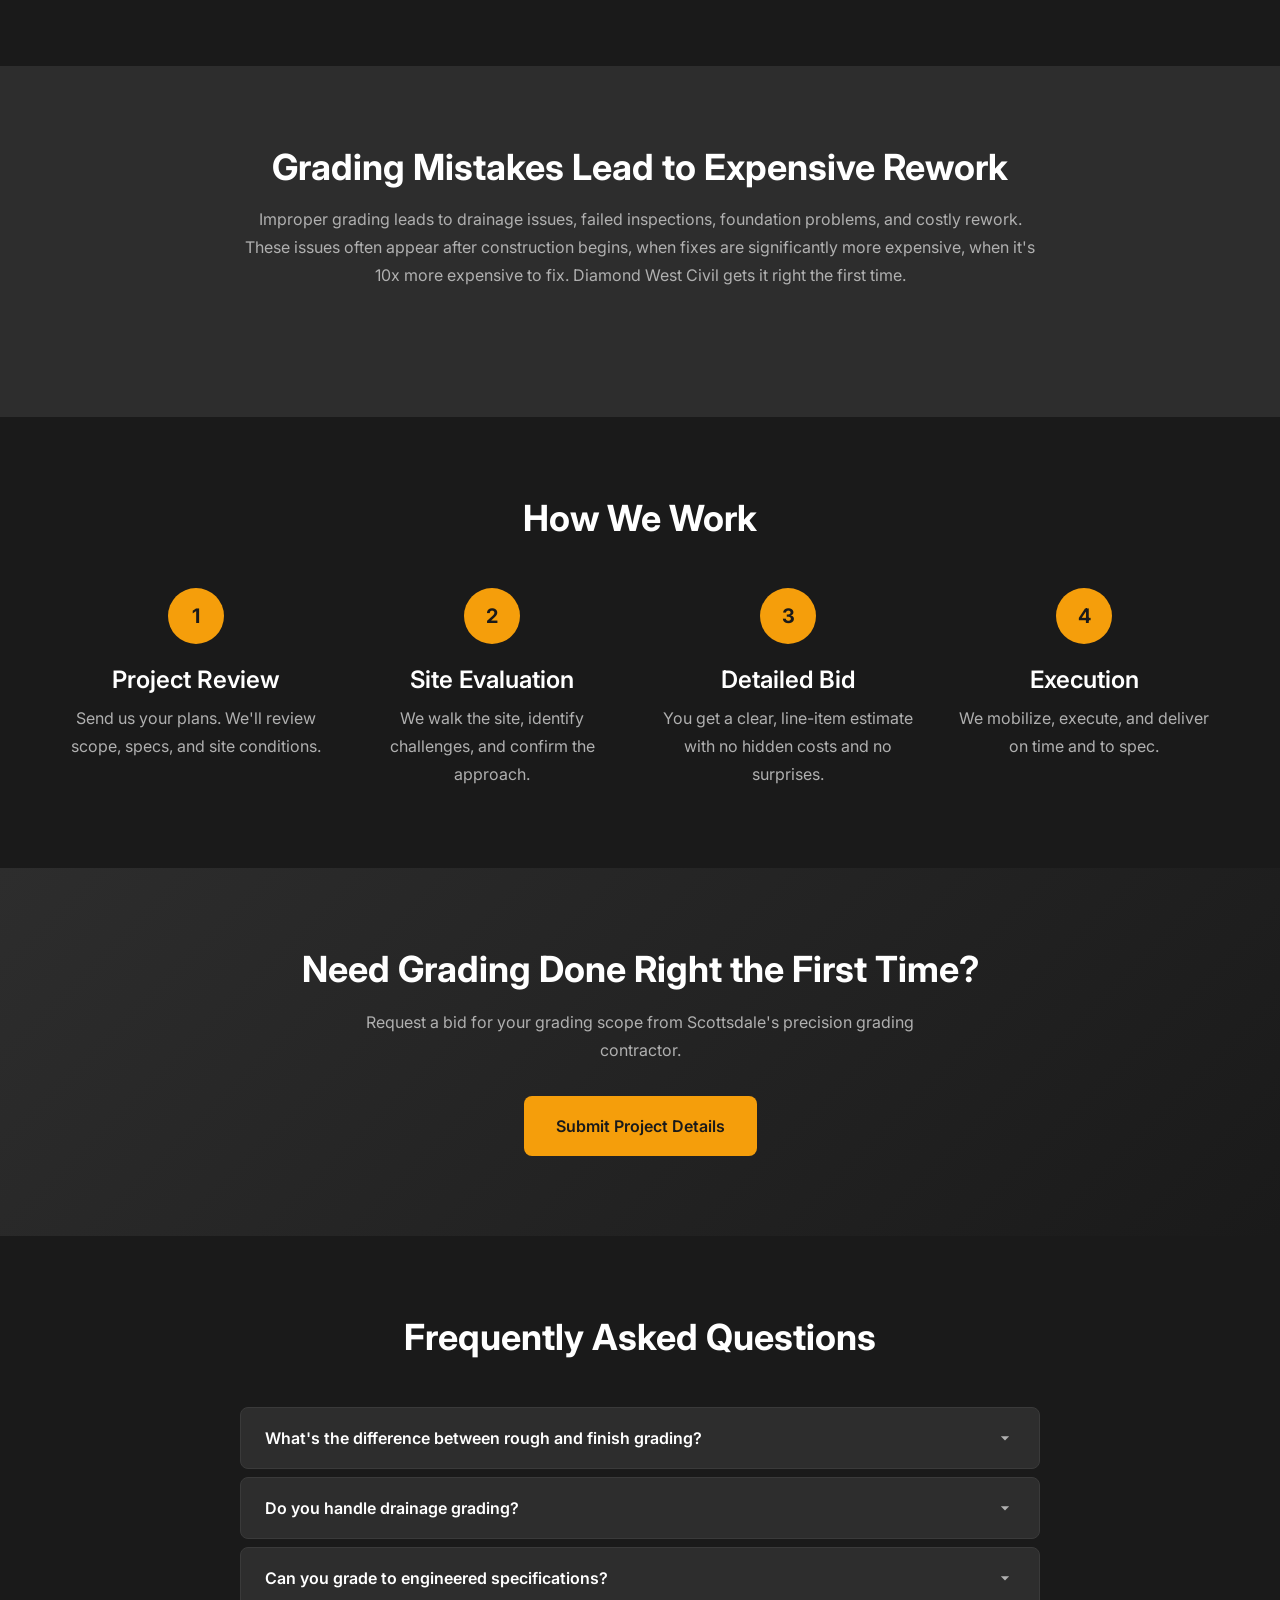
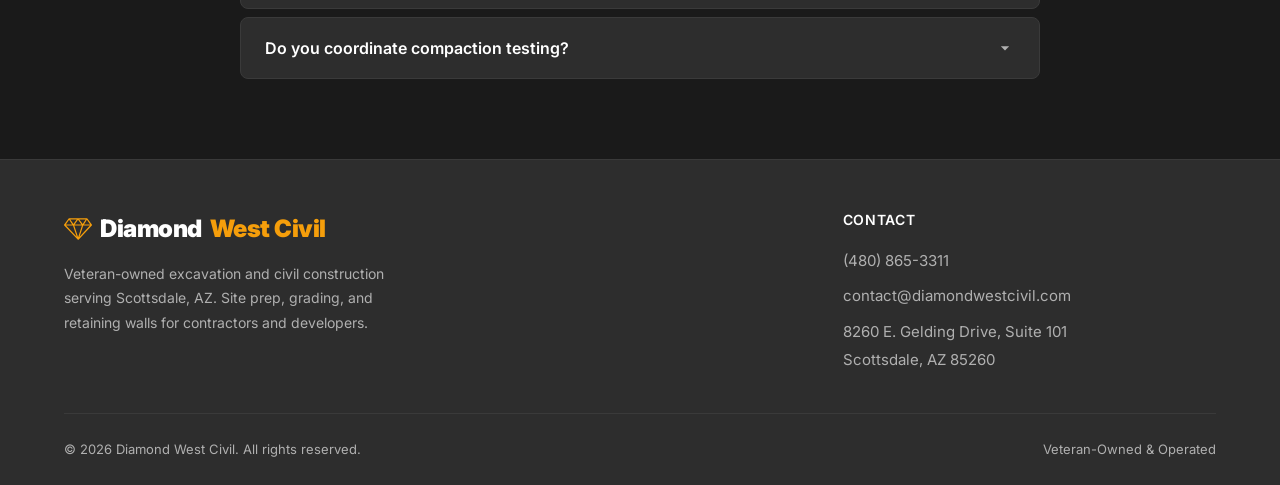
==== commit fedf689a: "Update office address and phone number New contact info: 8260 E. Gelding Drive, Suite 101, Scottsdal" ====
--- a/grading.html
+++ b/grading.html
@@ -39,7 +39,7 @@
   <div class="topbar">
     <div class="container flex flex--between">
       <span>Veteran-Owned & Operated | Licensed, Bonded & Insured</span>
-      <a href="tel:+16232710384">Call Us: (623) 271-0384</a>
+      <a href="tel:+14808653311">Call Us: (480) 865-3311</a>
     </div>
   </div>
 
@@ -51,7 +51,7 @@
         Diamond <span class="text-accent">West Civil</span>
       </a>
       <div class="header-cta">
-        <a href="tel:+16232710384" class="header-phone">(623) 271-0384</a>
+        <a href="tel:+14808653311" class="header-phone">(480) 865-3311</a>
         <a href="#estimate" class="btn btn--primary btn--small">Request a Bid</a>
       </div>
     </div>
@@ -72,7 +72,7 @@
           <p>Tell us about your project and timeline. Our team will follow up within 24 hours to review scope and next steps.</p>
           <form class="lead-form" action="https://formspree.io/f/xkokrrjj" method="POST">
             <input type="text" name="_gotcha" style="display:none">
-            <input type="hidden" name="_next" value="/thank-you.html">
+            <input type="hidden" name="_next" value="https://www.diamondwestcivil.com/thank-you.html">
             <input type="hidden" name="_subject" value="New lead from Grading — Diamond West Civil">
             <input type="hidden" name="source_page" value="grading">
             <input type="hidden" name="_subject" value="New Lead: Grading">
@@ -315,7 +315,7 @@
 
   <!-- Mobile Sticky CTA -->
   <div class="mobile-cta">
-    <a href="tel:+16232710384" class="btn btn--secondary btn--small">Call Now</a>
+    <a href="tel:+14808653311" class="btn btn--secondary btn--small">Call Now</a>
     <a href="#estimate" class="btn btn--primary btn--small">Request a Bid</a>
   </div>
 
@@ -332,9 +332,9 @@
         </div>
         <div class="footer__contact">
           <h4>Contact</h4>
-          <a href="tel:+16232710384">(623) 271-0384</a>
+          <a href="tel:+14808653311">(480) 865-3311</a>
           <a href="mailto:contact@diamondwestcivil.com">contact@diamondwestcivil.com</a>
-          <span style="color: var(--color-text-secondary); font-size: 0.9375rem;">Scottsdale, AZ</span>
+          <span style="color: var(--color-text-secondary); font-size: 0.9375rem;">8260 E. Gelding Drive, Suite 101<br>Scottsdale, AZ 85260</span>
         </div>
       </div>
       <div class="footer__bottom">
